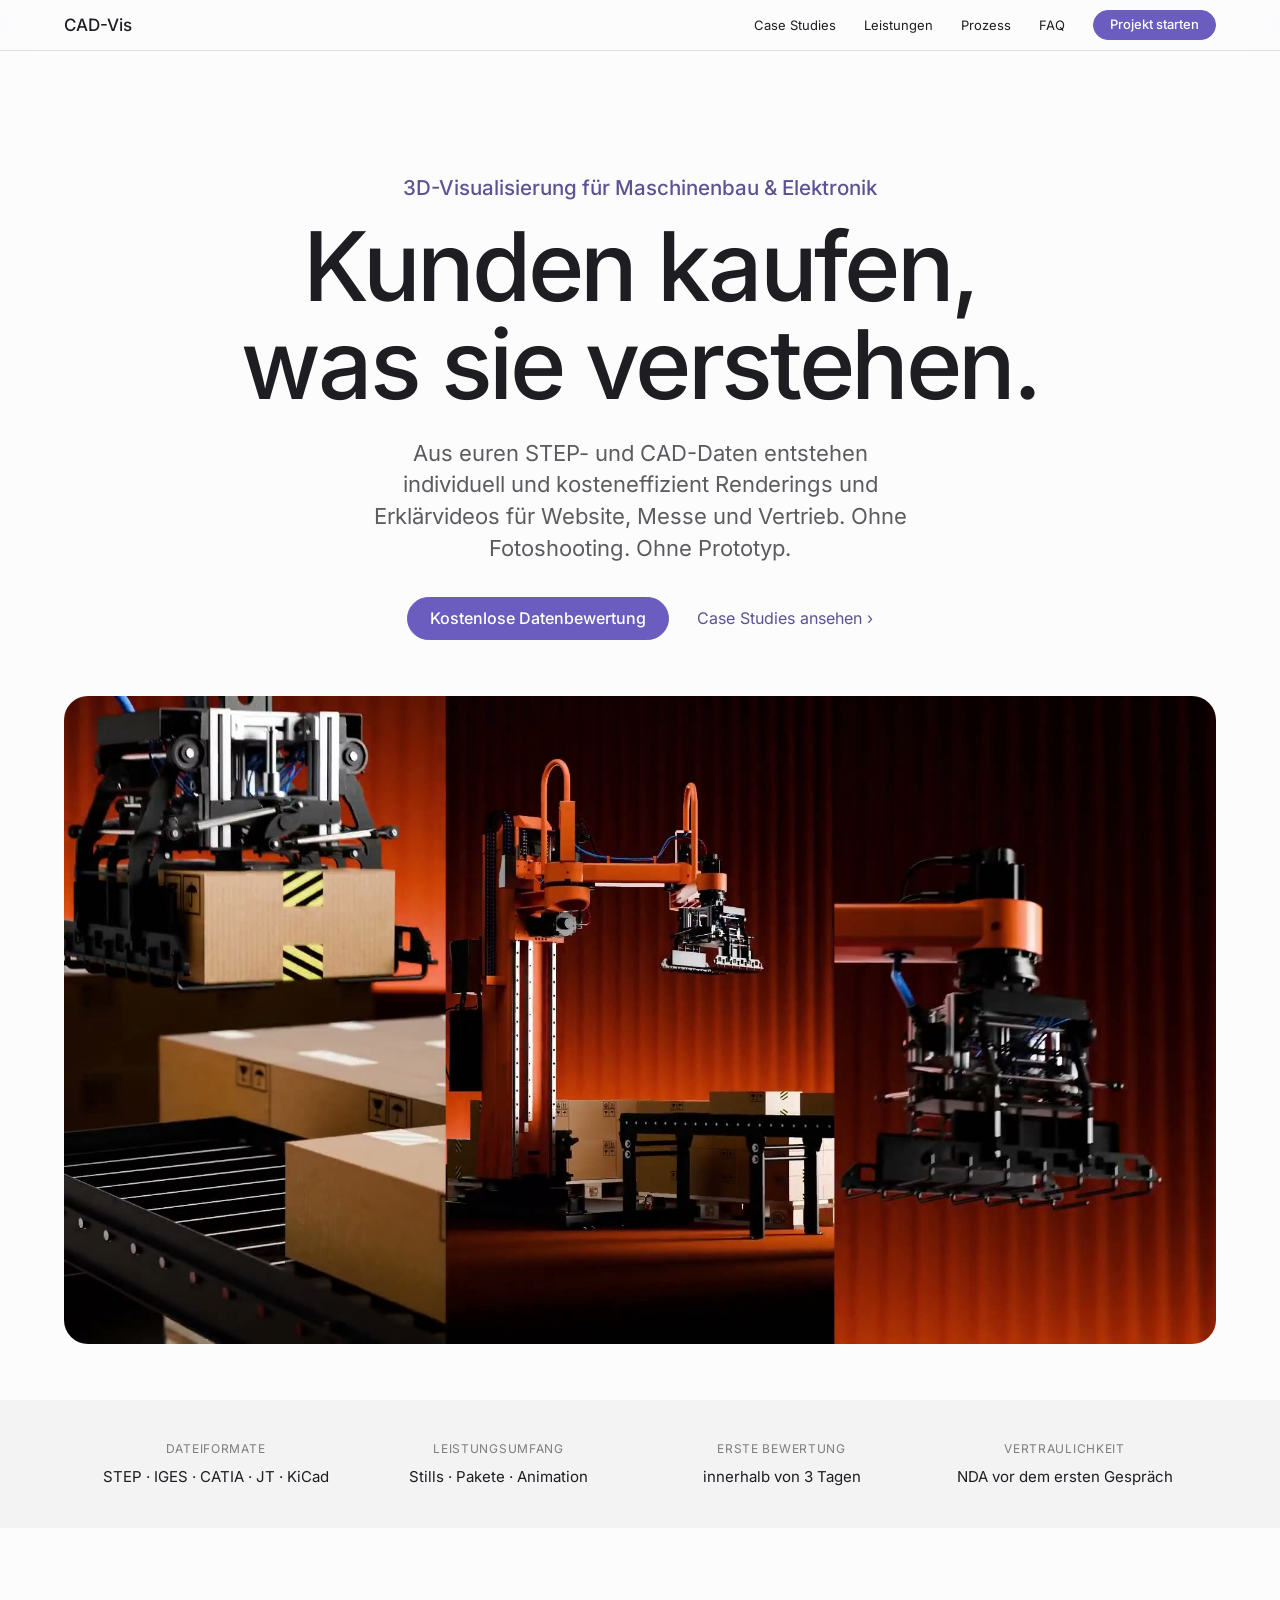
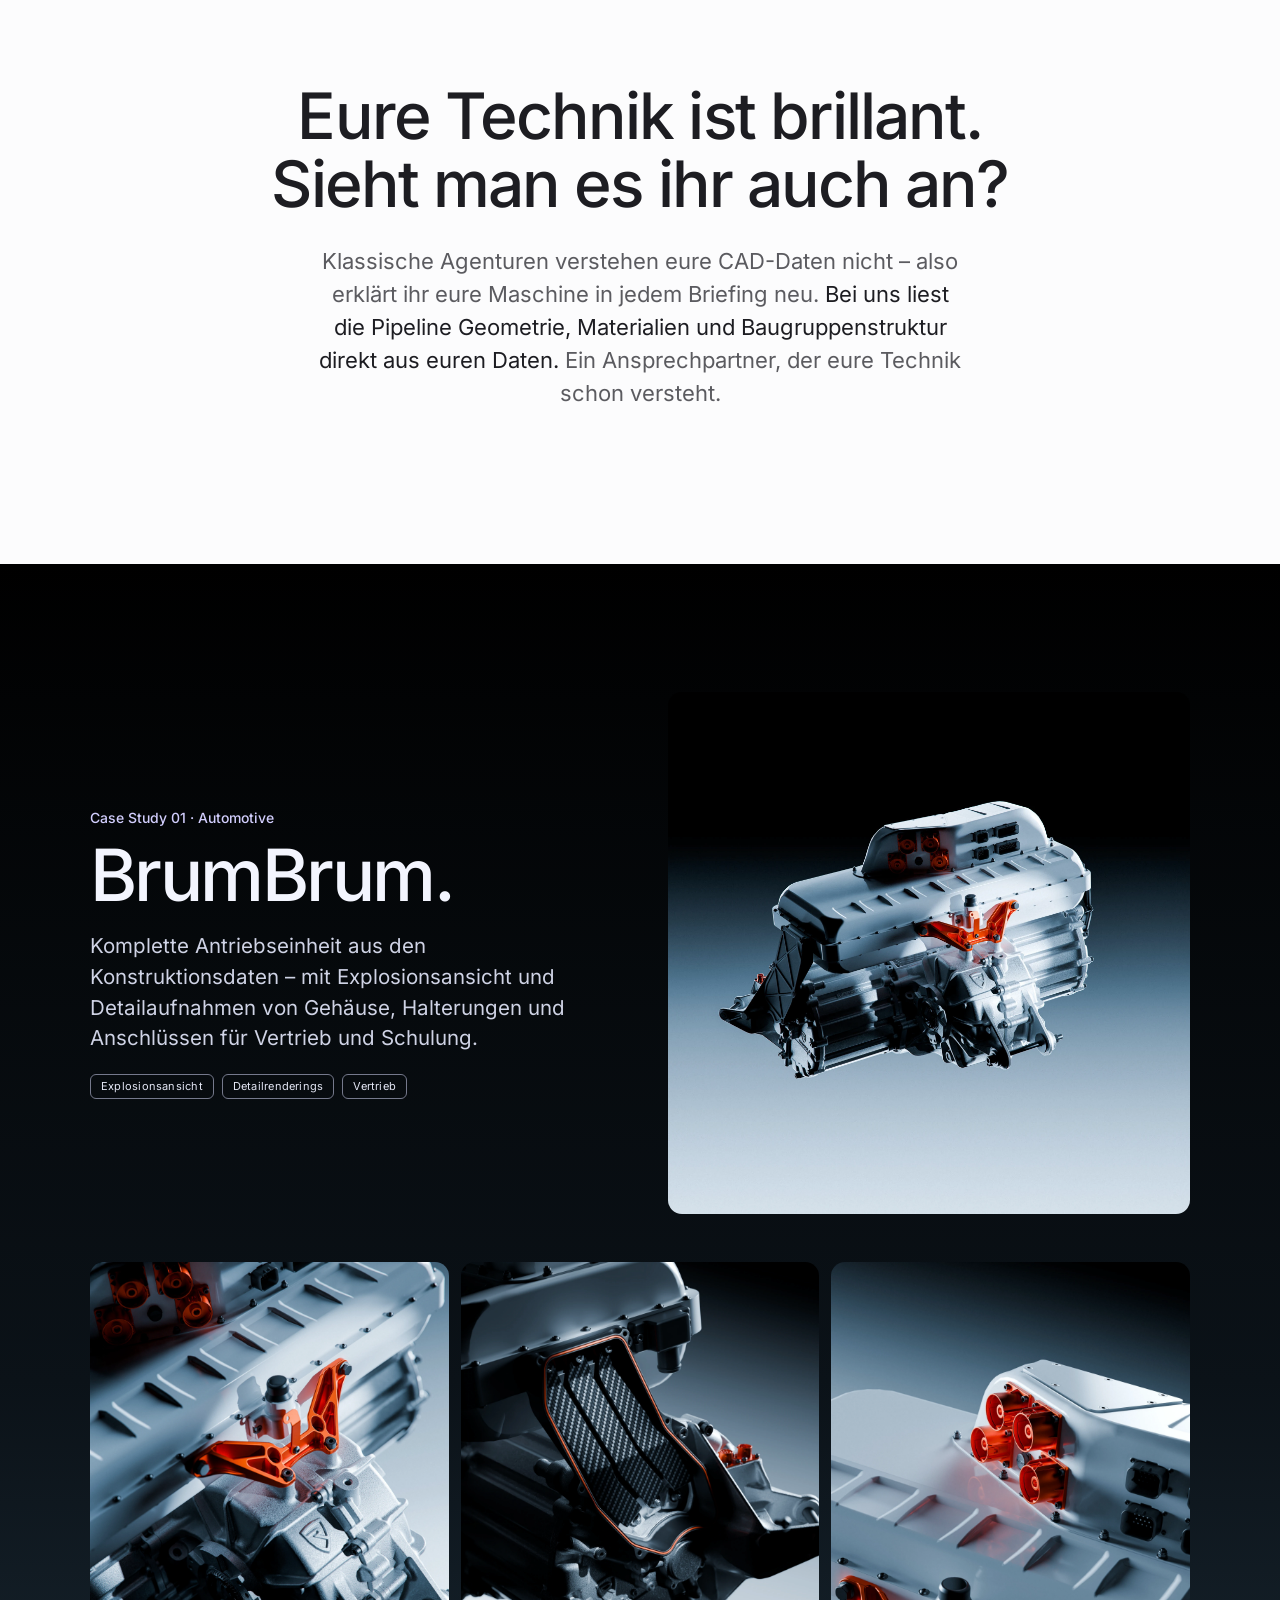
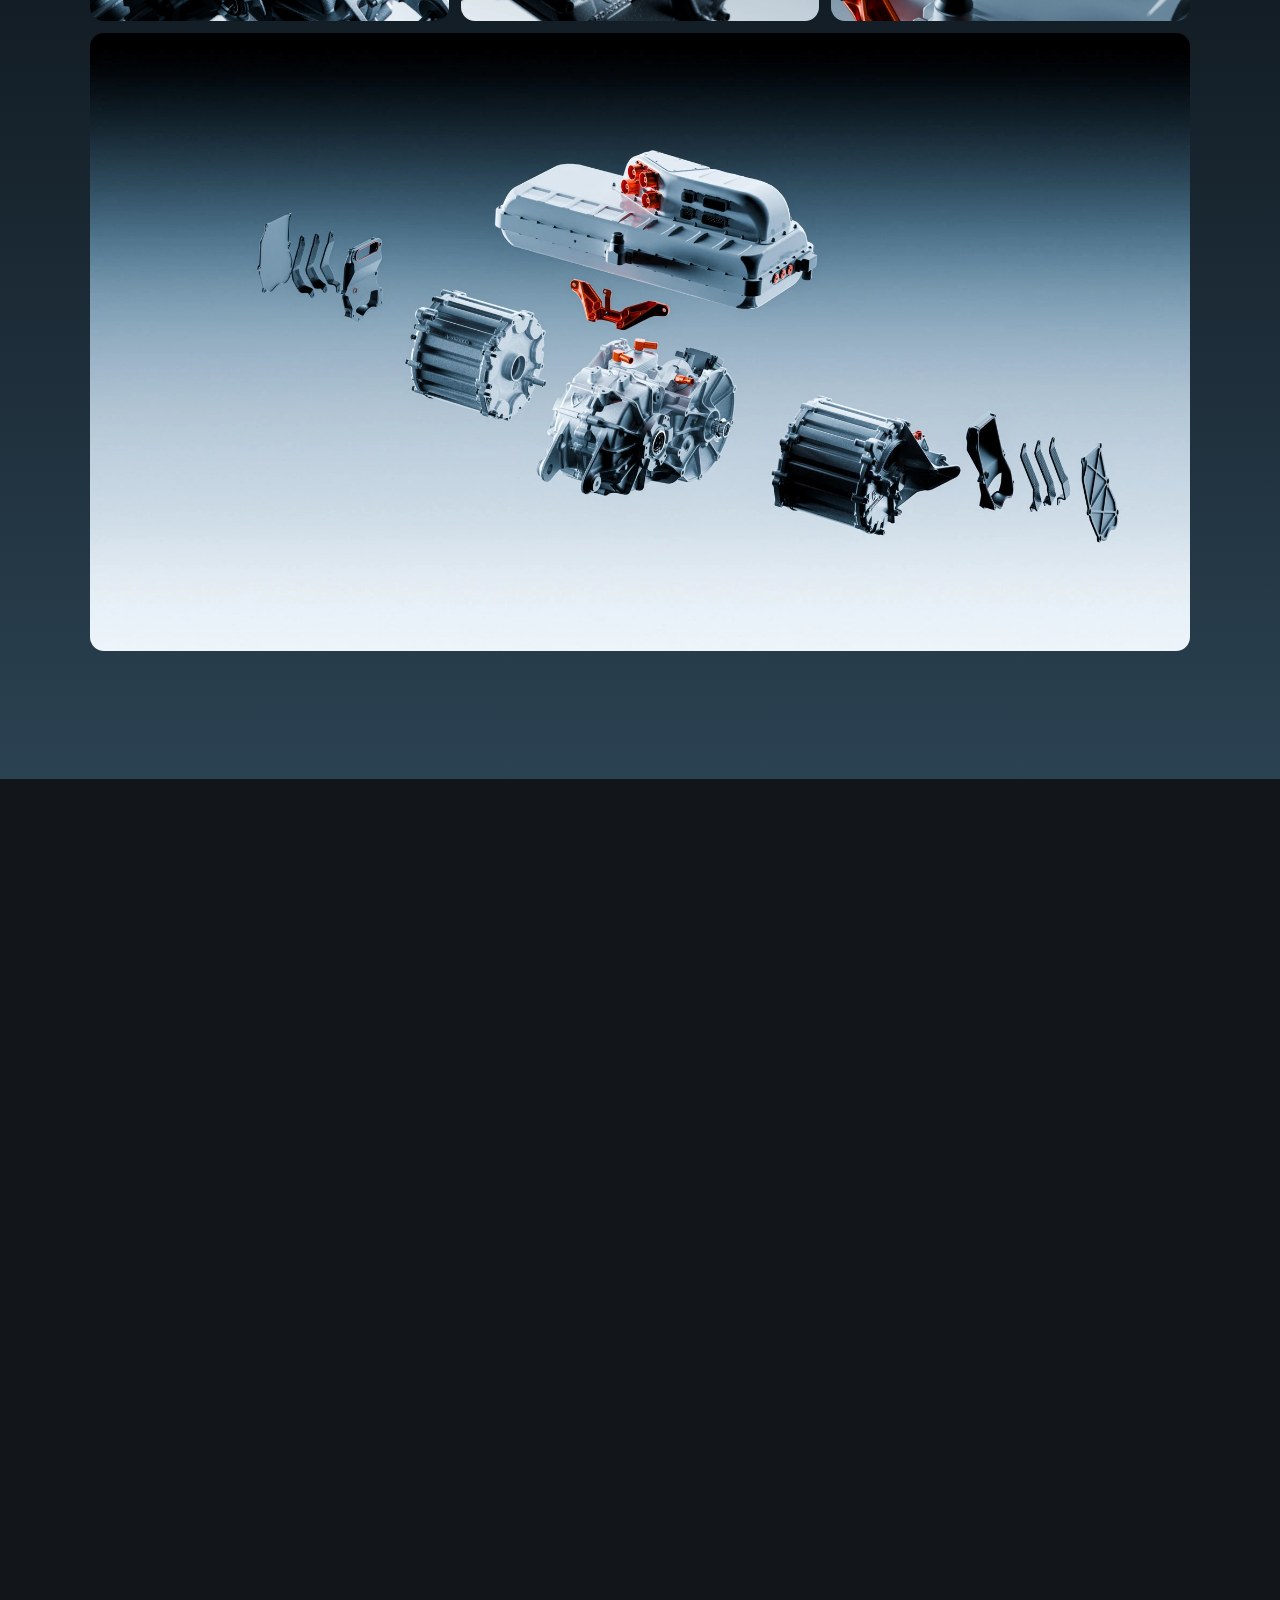
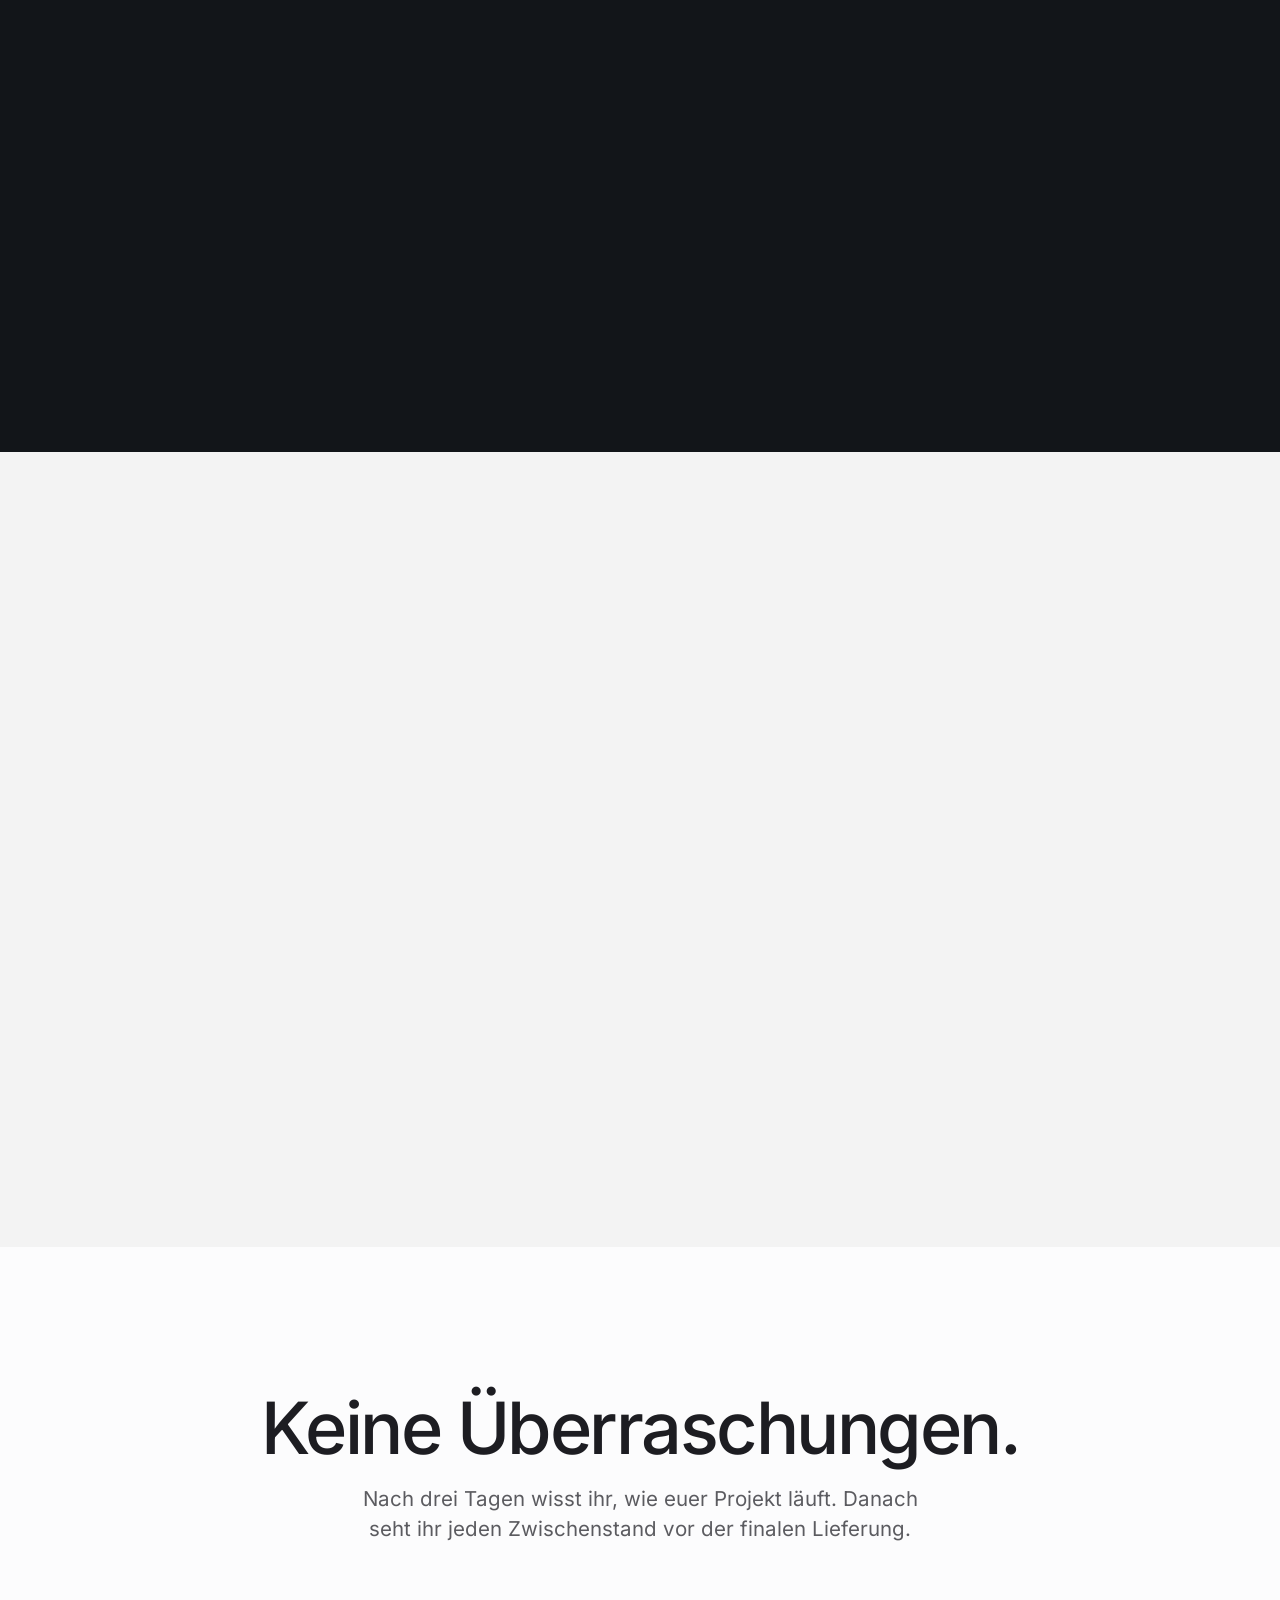
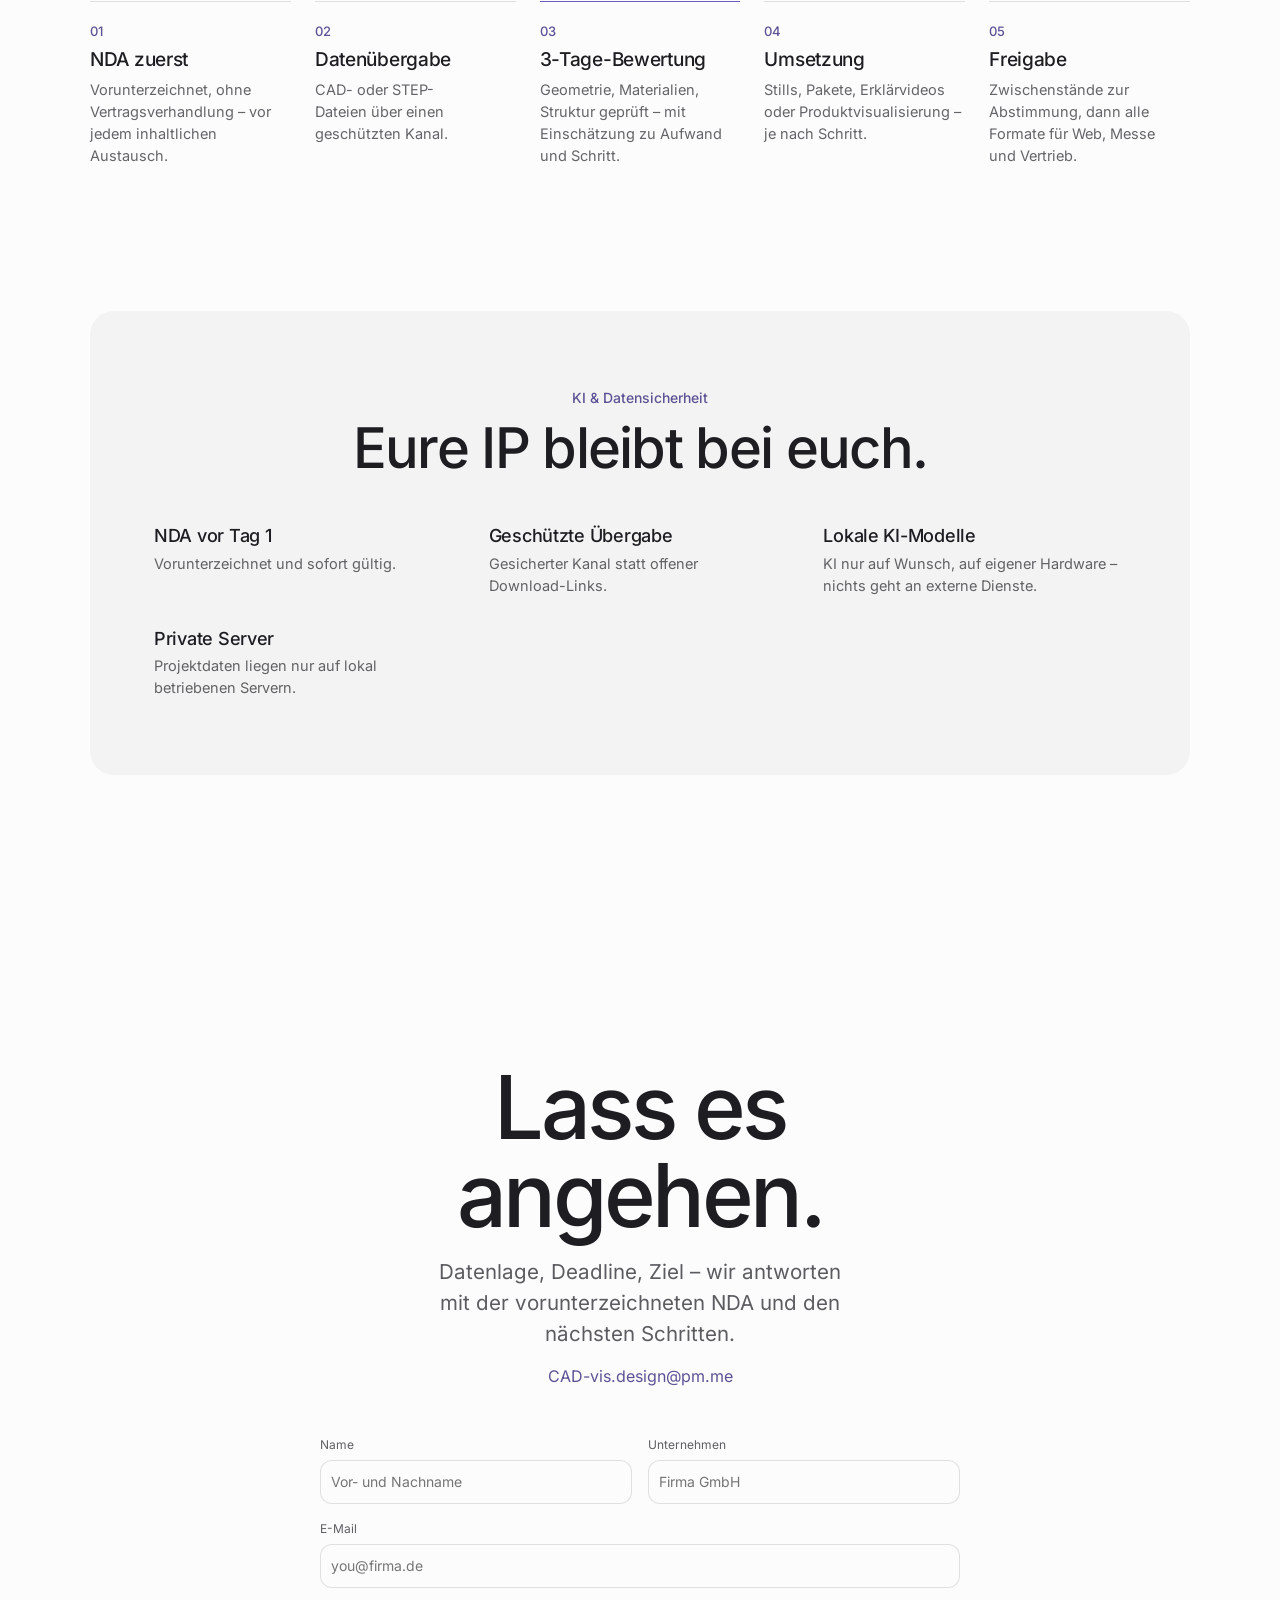
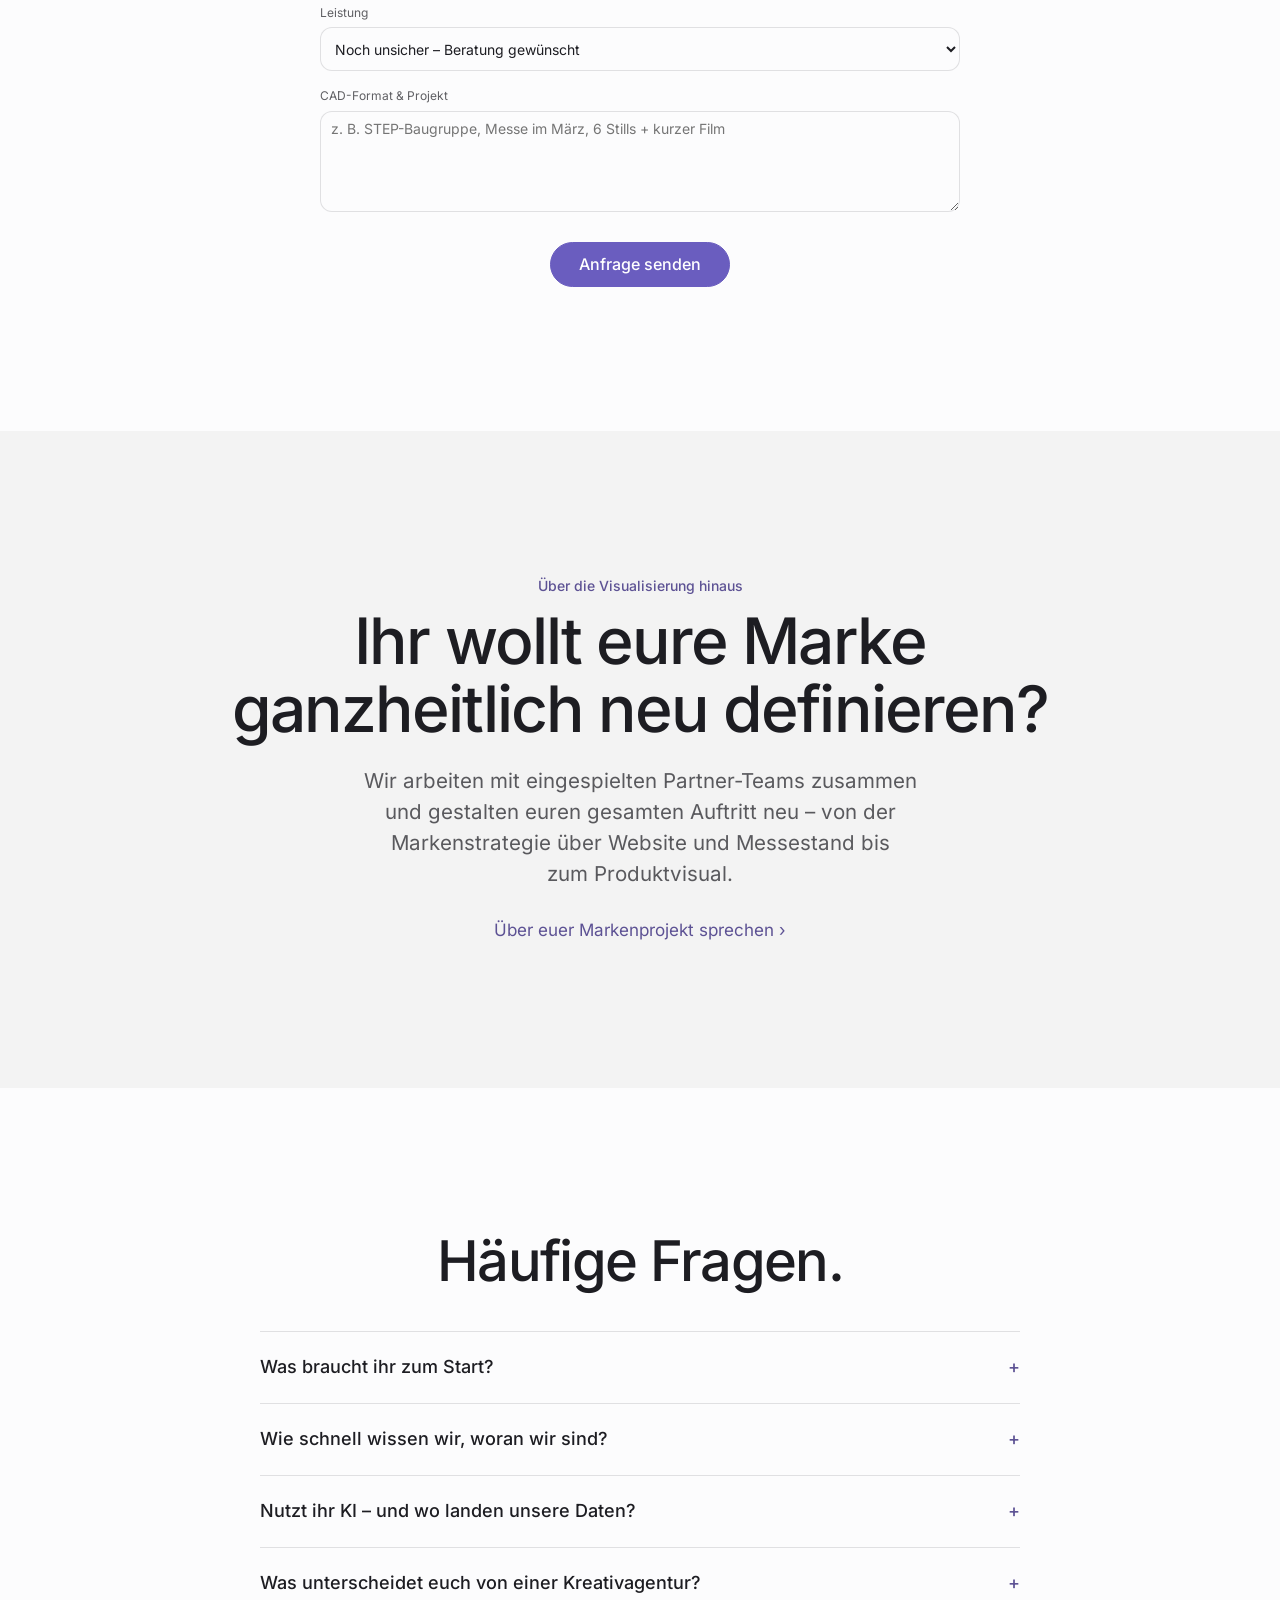
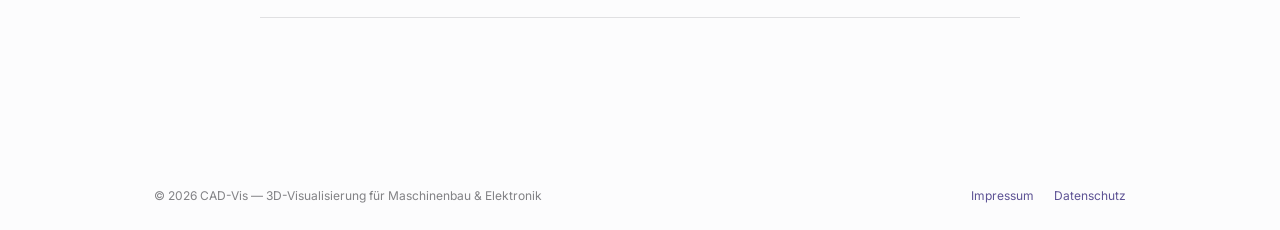
==== index.html @ a4423ec6 "123" ====
<!DOCTYPE html>
<html lang="de">
<head>
<meta charset="utf-8">
<meta name="viewport" content="width=device-width, initial-scale=1">
<title>CAD-Vis — 3D-Visualisierung für Maschinenbau &amp; Elektronik</title>
<meta name="description" content="Aus euren STEP- und CAD-Daten entstehen individuell und kosteneffizient Renderings und Erklärvideos für Website, Messe und Vertrieb. Ohne Fotoshooting. Ohne Prototyp.">
<meta name="theme-color" content="#fcfcfd">
<link rel="stylesheet" href="styles.css">
<script>if ('IntersectionObserver' in window && matchMedia('(prefers-reduced-motion: no-preference)').matches) document.documentElement.classList.add('motion');</script>
<script src="main.js" defer></script>
</head>
<body>

<nav class="nav" id="nav" aria-label="Hauptnavigation">
  <a href="#top" class="nav-brand">CAD-Vis</a>
  <a href="#cases">Case Studies</a>
  <a href="#leistungen">Leistungen</a>
  <a href="#prozess">Prozess</a>
  <a href="#faq">FAQ</a>
  <a href="#kontakt" class="btn">Projekt starten</a>
</nav>

<a href="#kontakt" class="btn sticky-cta" id="sticky-cta" tabindex="-1" aria-hidden="true">Let’s chat</a>

<main id="top">

<section class="hero" data-reveal="children">
  <p class="hero-kicker">3D-Visualisierung für Maschinenbau &amp; Elektronik</p>
  <h1>Kunden kaufen, was sie verstehen.</h1>
  <p class="hero-sub">Aus euren STEP- und CAD-Daten entstehen individuell und kosteneffizient Renderings und Erklärvideos für Website, Messe und Vertrieb. Ohne Fotoshooting. Ohne Prototyp.</p>
  <div class="hero-actions">
    <a href="#kontakt" class="btn">Kostenlose Datenbewertung</a>
    <a href="#cases">Case Studies ansehen ›</a>
  </div>
</section>

<figure class="hero-media" data-reveal>
  <video src="img/hero.mp4" poster="img/hero-poster.jpg" autoplay muted loop playsinline preload="auto" aria-label="Industrielle 3D-Animation und CAD-Visualisierung"></video>
</figure>

<section class="facts" aria-label="Eckdaten">
  <dl data-reveal="children">
    <div><dt>Dateiformate</dt><dd>STEP · IGES · CATIA · JT · KiCad</dd></div>
    <div><dt>Leistungsumfang</dt><dd>Stills · Pakete · Animation</dd></div>
    <div><dt>Erste Bewertung</dt><dd>innerhalb von 3 Tagen</dd></div>
    <div><dt>Vertraulichkeit</dt><dd>NDA vor dem ersten Gespräch</dd></div>
  </dl>
</section>

<section class="problem" data-reveal="children">
  <h2 class="display-md">Eure Technik ist brillant. Sieht man es ihr auch an?</h2>
  <p>Klassische Agenturen verstehen eure CAD-Daten nicht – also erklärt ihr eure Maschine in jedem Briefing neu. <strong>Bei uns liest die Pipeline Geometrie, Materialien und Baugruppenstruktur direkt aus euren Daten.</strong> Ein Ansprechpartner, der eure Technik schon versteht.</p>
</section>

<div id="cases"></div>

<section class="case case-motor on-dark" aria-labelledby="case-motor-title">
  <div class="container" data-reveal="children">
    <div class="intro">
      <div>
        <p class="eyebrow">Case Study 01 · Automotive</p>
        <h2 class="display" id="case-motor-title">BrumBrum.</h2>
        <p class="lead">Komplette Antriebseinheit aus den Konstruktionsdaten – mit Explosionsansicht und Detailaufnahmen von Gehäuse, Halterungen und Anschlüssen für Vertrieb und Schulung.</p>
        <div class="tags"><span class="tag">Explosionsansicht</span><span class="tag">Detailrenderings</span><span class="tag">Vertrieb</span></div>
      </div>
      <img class="rounded" src="img/engine2.jpg" alt="Antriebseinheit Gesamtansicht" loading="lazy">
    </div>
    <div class="grid grid-260">
      <img class="cover rounded" src="img/engine3.jpg" alt="Halterung am Getriebegehäuse, Detail" loading="lazy">
      <img class="cover rounded" src="img/engine4.jpg" alt="Abdeckung mit Carbonstruktur, Detail" loading="lazy">
      <img class="cover rounded" src="img/engine5.jpg" alt="Anschlüsse am Gehäuse, Detail" loading="lazy">
    </div>
    <img class="exploded rounded" src="img/engine1.jpg" alt="Explosionsansicht der Antriebseinheit" loading="lazy">
  </div>
</section>

<section class="case-pcb on-dark on-pcb" aria-labelledby="case-pcb-title">
  <div class="banner" data-reveal>
    <img src="img/casestudy_pcb-02.jpg" alt="Prozessor auf Leiterplatte, leuchtende Kontakte" loading="lazy">
    <div class="banner-text">
      <div class="container">
        <p class="eyebrow">Case Study 02 · Elektronik</p>
        <h2 class="display" id="case-pcb-title">Controller-Board.</h2>
      </div>
    </div>
  </div>
  <div class="body" data-reveal="children">
    <div class="intro">
      <p class="lead">KiCad-Layout direkt übernommen, jede Komponente an ihrer Stelle – inszeniert für Produktlaunch und Messewand.</p>
      <div class="tags"><span class="tag">Key Visual</span><span class="tag">Launch</span><span class="tag">Messe</span></div>
    </div>
    <div class="grid grid-420">
      <img class="cover rounded" src="img/casestudy_pcb-01.jpg" alt="Board Gesamtansicht" loading="lazy">
      <img class="cover rounded" src="img/casestudy_pcb-04.jpg" alt="Chip Nahaufnahme" loading="lazy">
    </div>
  </div>
</section>

<section class="section bg-surface" id="leistungen">
  <div class="container">
    <div class="section-head" data-reveal>
      <h2 class="display">Klarer Prozessablauf.</h2>
      <p class="lead">Jeder Schritt baut auf denselben aufbereiteten Daten auf – nichts wird doppelt bezahlt.</p>
    </div>
    <!-- Prices are hidden for now; remove the `hidden` attribute on .tier-price to show them. -->
    <div class="tiers" data-reveal="children">
      <article class="tier">
        <p class="tier-step">Schritt 1</p>
        <h3>Datenoptimierung &amp; Stills</h3>
        <p class="tier-desc">CAD-Aufbereitung plus Rendering im gewünschten Stil – Studiolook, dramatisches Licht oder Blueprint. Inkl. Drei-Tage-Datenbewertung.</p>
        <p class="tier-price" hidden>ab 600 € pro Bild</p>
      </article>
      <article class="tier">
        <p class="tier-step">Schritt 2</p>
        <h3>Rendering</h3>
        <p class="tier-desc">Schlanker und optimierter Prozess bei der Materialisierung der Daten. Lichtstimmung für jeden Anlass: Messe, Website, Kampagne.</p>
        <p class="tier-price" hidden>ab 2.500 € pro Paket</p>
      </article>
      <article class="tier">
        <p class="tier-step">Schritt 3</p>
        <h3>Erkläranimation</h3>
        <p class="tier-desc">Animierter Content, der Produkt, Bauteil oder Ablauf verständlich macht – für Technik- und Laienpublikum.</p>
        <p class="tier-price" hidden>ab 4.500 € pro Film</p>
      </article>
      <article class="tier">
        <p class="tier-step">Schritt 4</p>
        <h3>Produktdesign &amp; Visualisierung</h3>
        <p class="tier-desc">Gestalterische Mitwirkung an Produktdesign und -visualisierung – über die reine Datenaufbereitung hinaus.</p>
        <p class="tier-price" hidden>auf Anfrage</p>
      </article>
    </div>
  </div>
</section>

<section class="section" id="prozess">
  <div class="container">
    <div class="section-head" data-reveal>
      <h2 class="display">Keine Überraschungen.</h2>
      <p class="lead">Nach drei Tagen wisst ihr, wie euer Projekt läuft. Danach seht ihr jeden Zwischenstand vor der finalen Lieferung.</p>
    </div>
    <ol class="steps" data-reveal="children">
      <li><span class="step-num">01</span><h3>NDA zuerst</h3><p class="small-text">Vorunterzeichnet, ohne Vertragsverhandlung – vor jedem inhaltlichen Austausch.</p></li>
      <li><span class="step-num">02</span><h3>Datenübergabe</h3><p class="small-text">CAD- oder STEP-Dateien über einen geschützten Kanal.</p></li>
      <li class="is-key"><span class="step-num">03</span><h3>3-Tage-Bewertung</h3><p class="small-text">Geometrie, Materialien, Struktur geprüft – mit Einschätzung zu Aufwand und Schritt.</p></li>
      <li><span class="step-num">04</span><h3>Umsetzung</h3><p class="small-text">Stills, Pakete, Erklärvideos oder Produktvisualisierung – je nach Schritt.</p></li>
      <li><span class="step-num">05</span><h3>Freigabe</h3><p class="small-text">Zwischenstände zur Abstimmung, dann alle Formate für Web, Messe und Vertrieb.</p></li>
    </ol>
  </div>
</section>

<section class="security" aria-labelledby="security-title">
  <div class="panel" data-reveal>
    <div class="section-head">
      <p class="eyebrow">KI &amp; Datensicherheit</p>
      <h2 class="display-sm" id="security-title">Eure IP bleibt bei euch.</h2>
    </div>
    <div class="security-grid">
      <div><h3>NDA vor Tag 1</h3><p class="small-text">Vorunterzeichnet und sofort gültig.</p></div>
      <div><h3>Geschützte Übergabe</h3><p class="small-text">Gesicherter Kanal statt offener Download-Links.</p></div>
      <div><h3>Lokale KI-Modelle</h3><p class="small-text">KI nur auf Wunsch, auf eigener Hardware – nichts geht an externe Dienste.</p></div>
      <div><h3>Private Server</h3><p class="small-text">Projektdaten liegen nur auf lokal betriebenen Servern.</p></div>
    </div>
  </div>
</section>

<section class="section contact" id="kontakt">
  <div class="container">
    <div class="center" data-reveal>
      <h2>Lass es angehen.</h2>
      <p class="lead">Datenlage, Deadline, Ziel – wir antworten mit der vorunterzeichneten NDA und den nächsten Schritten.</p>
      <p class="contact-mail"><a href="mailto:CAD-vis.design@pm.me">CAD-vis.design@pm.me</a></p>
    </div>
    <form class="form" data-reveal id="contact-form" data-to="CAD-vis.design@pm.me">
      <div class="form-row">
        <div class="field"><label for="f-name">Name</label><input class="input" id="f-name" name="name" type="text" placeholder="Vor- und Nachname" autocomplete="name" required></div>
        <div class="field"><label for="f-firma">Unternehmen</label><input class="input" id="f-firma" name="firma" type="text" placeholder="Firma GmbH" autocomplete="organization"></div>
      </div>
      <div class="field"><label for="f-email">E-Mail</label><input class="input" id="f-email" name="email" type="email" placeholder="you@firma.de" autocomplete="email" required></div>
      <div class="field">
        <label for="f-stufe">Leistung</label>
        <select class="input" id="f-stufe" name="leistung">
          <option>Noch unsicher – Beratung gewünscht</option>
          <option>Schritt 1 · Datenoptimierung &amp; Stills</option>
          <option>Schritt 2 · Rendering</option>
          <option>Schritt 3 · Erkläranimation</option>
          <option>Schritt 4 · Produktdesign &amp; Visualisierung</option>
        </select>
      </div>
      <div class="field"><label for="f-msg">CAD-Format &amp; Projekt</label><textarea class="input" id="f-msg" name="nachricht" rows="4" placeholder="z. B. STEP-Baugruppe, Messe im März, 6 Stills + kurzer Film"></textarea></div>
      <button type="submit" class="btn">Anfrage senden</button>
    </form>
  </div>
</section>

<section class="section bg-surface brand" aria-labelledby="brand-title" data-reveal="children">
  <p class="eyebrow">Über die Visualisierung hinaus</p>
  <h2 class="display-md" id="brand-title">Ihr wollt eure Marke ganzheitlich neu definieren?</h2>
  <p class="lead">Wir arbeiten mit eingespielten Partner-Teams zusammen und gestalten euren gesamten Auftritt neu – von der Markenstrategie über Website und Messestand bis zum Produktvisual.</p>
  <a href="#kontakt" class="brand-link">Über euer Markenprojekt sprechen ›</a>
</section>

<section class="faq" id="faq">
  <div class="container" data-reveal="children">
    <h2 class="display-sm">Häufige Fragen.</h2>
    <details>
      <summary>Was braucht ihr zum Start?<span aria-hidden="true">+</span></summary>
      <p>Eure CAD- oder STEP-Dateien, vorhandene technische Unterlagen und einen Satz dazu, wofür die Bilder gebraucht werden. Auch unvollständige Daten prüfen wir in der Bewertung.</p>
    </details>
    <details>
      <summary>Wie schnell wissen wir, woran wir sind?<span aria-hidden="true">+</span></summary>
      <p>Innerhalb von drei Tagen nach Datenübergabe – mit Einschätzung zu Machbarkeit, Aufwand und passendem Schritt.</p>
    </details>
    <details>
      <summary>Nutzt ihr KI – und wo landen unsere Daten?<span aria-hidden="true">+</span></summary>
      <p>Kernarbeit sind klassische 3D-Rendering-Pipelines. KI nur auf Wunsch und lokal betrieben – eure Daten verlassen unsere privaten Server nicht.</p>
    </details>
    <details>
      <summary>Was unterscheidet euch von einer Kreativagentur?<span aria-hidden="true">+</span></summary>
      <p>Spezialisierung auf Maschinenbau und Elektronik. Wir lesen eure Daten direkt, kennen die Konstruktionslogik – und ihr sprecht mit der Person, die die Arbeit macht.</p>
    </details>
  </div>
</section>

</main>

<footer class="footer">
  <span>© 2026 CAD-Vis — 3D-Visualisierung für Maschinenbau &amp; Elektronik</span>
  <nav aria-label="Rechtliches"><a href="impressum.html">Impressum</a><a href="datenschutz.html">Datenschutz</a></nav>
</footer>

</body>
</html>
---- styles.css ----
/* Inter is self-hosted (SIL OFL, see fonts/OFL.txt) so no visitor data goes to Google Fonts. */
@font-face {
  font-family: "Inter";
  font-style: normal;
  font-weight: 100 900;
  font-display: swap;
  src: url("fonts/inter-latin-wght-normal.woff2") format("woff2");
}

/* Tokens — the Nocturne design system, re-tuned to a white "product page" ground. */
:root {
  --color-bg: #fcfcfd;
  --color-surface: #f3f3f3;
  --color-text: #1d1d22;
  --color-accent: #6a5dbf;
  --color-divider: color-mix(in srgb, #1d1d22 12%, transparent);

  --color-neutral-100: #f3f5fe;
  --color-neutral-200: #e4e7f5;
  --color-neutral-300: #cfd3e5;
  --color-neutral-600: #75798c;
  --color-neutral-700: #595d6c;

  --color-accent-300: #d2cefd;
  --color-accent-600: #796cbf;
  --color-accent-700: #5d5294;

  --ground-motor: linear-gradient(180deg, #000 0%, #0b1218 45%, #2b4252 100%); /* follows the renders: black top, steel-blue bottom */
  --ground-pcb: #121519;

  --text-muted: color-mix(in srgb, var(--color-text) 72%, transparent);
  --text-soft: color-mix(in srgb, var(--color-text) 68%, transparent);
  --text-faint: color-mix(in srgb, var(--color-text) 55%, transparent);

  --font-heading: "Inter", system-ui, sans-serif;
  --font-heading-weight: 500;
  --font-body: "Inter", system-ui, sans-serif;

  --radius-md: 8px;
  --radius-lg: 14px;
  --radius-xl: 24px;
  --radius-pill: 980px;

  --gutter: clamp(20px, 5vw, 72px);
  --content: 1100px;
}

/* Base */
*, *::before, *::after { box-sizing: border-box; }
html { scroll-behavior: smooth; }
body {
  margin: 0; font-size: 15px; line-height: 1.55; font-weight: 400;
  text-wrap: pretty; background: var(--color-bg); color: var(--color-text);
  font-family: var(--font-body); -webkit-font-smoothing: antialiased;
}
h1, h2, h3 {
  font-family: var(--font-heading); font-weight: var(--font-heading-weight);
  line-height: 1.12; letter-spacing: -0.015em; margin: 0;
}
p { margin: 0; }
img, video { display: block; max-width: 100%; }
figure { margin: 0; }
a { color: var(--color-accent-700); text-decoration: none; text-underline-offset: 3px; }
a:hover { color: var(--color-accent-600); text-decoration: underline; }
:focus { outline: none; }
:focus-visible { outline: 2px solid var(--color-accent); outline-offset: 2px; }
::selection { background: color-mix(in srgb, var(--color-accent) 30%, transparent); }
[id] { scroll-margin-top: 64px; }

@media (prefers-reduced-motion: reduce) {
  html { scroll-behavior: auto; }
  *, *::before, *::after { transition: none !important; }
}

/* Shared type */
.display {
  font-size: clamp(40px, 6vw, 72px); line-height: 1.04; letter-spacing: -0.035em;
}
.display-sm {
  font-size: clamp(36px, 5vw, 56px); line-height: 1.06; letter-spacing: -0.03em;
}
.display-md {
  font-size: clamp(36px, 5.5vw, 64px); line-height: 1.06; letter-spacing: -0.03em;
}
.eyebrow { font-size: 14px; font-weight: 500; color: var(--color-accent-700); margin: 0 0 10px; }
.lead {
  font-size: clamp(17px, 1.6vw, 21px); line-height: 1.5; margin: 18px auto 0;
  max-width: 44ch; color: var(--text-muted);
}
.center { text-align: center; }
.container { max-width: var(--content); margin: 0 auto; }
.section { padding: clamp(96px, 12vw, 144px) var(--gutter); }
.bg-surface { background: var(--color-surface); }

/* Buttons & tags */
.btn {
  display: inline-flex; align-items: center; justify-content: center; gap: 6px;
  cursor: pointer; text-decoration: none; white-space: nowrap;
  font-family: var(--font-heading); font-weight: var(--font-heading-weight);
  line-height: 1.2; background: var(--color-accent);
  border: 1px solid var(--color-accent); color: #fff;
  transition: background-color 0.2s, border-color 0.2s;
  border-radius: var(--radius-pill);
}
.btn:hover { color: #fff; text-decoration: none; background: var(--color-accent-700); border-color: var(--color-accent-700); }
.btn:active { background: color-mix(in srgb, var(--color-accent-700) 85%, #000); }

.tags { display: flex; gap: 8px; flex-wrap: wrap; margin-top: 20px; }
.tags.center { justify-content: center; }
.tag {
  display: inline-flex; align-items: center; font-size: 11px; letter-spacing: 0.02em;
  padding: 3px 10px; border-radius: 6px; border: 1px solid var(--color-divider);
  color: var(--color-accent-700);
}
.on-dark .tag { color: var(--color-neutral-200); border-color: var(--color-neutral-600); }
.on-pcb .tag { border-color: var(--color-neutral-700); }

/* Navigation — hides on scroll down, returns on scroll up */
.nav {
  position: fixed; top: 0; left: 0; right: 0; z-index: 20;
  display: flex; align-items: center; flex-wrap: wrap; gap: 8px 28px;
  padding: 10px var(--gutter);
  background: color-mix(in srgb, var(--color-bg) 80%, transparent);
  backdrop-filter: saturate(180%) blur(20px); -webkit-backdrop-filter: saturate(180%) blur(20px);
  box-shadow: 0 1px 0 var(--color-divider);
  transition: transform 0.35s ease;
}
.nav.is-hidden { transform: translateY(-100%); }
.nav-brand {
  font-family: var(--font-heading); font-weight: var(--font-heading-weight);
  font-size: 17px; margin-right: auto; color: inherit;
}
.nav-brand:hover { color: inherit; text-decoration: none; }
.nav a:not(.nav-brand) { color: inherit; font-size: 13px; }
.nav a:not(.nav-brand):hover { color: var(--color-accent); }
.nav .btn { padding: 6px 16px; }
.nav a.btn, .nav a.btn:hover { color: #fff; }

/* Sticky CTA — appears once the hero is scrolled past */
.sticky-cta {
  position: fixed; right: clamp(16px, 3vw, 32px); bottom: clamp(16px, 3vw, 32px); z-index: 20;
  padding: 13px 22px; font-size: 15px;
  box-shadow: 0 8px 24px color-mix(in srgb, #1d1d22 18%, transparent);
  opacity: 0; pointer-events: none; transition: opacity 0.3s ease, background-color 0.2s, border-color 0.2s;
}
.sticky-cta.is-visible { opacity: 1; pointer-events: auto; }

/* Hero */
.hero { padding: calc(clamp(72px, 10vw, 120px) + 52px) var(--gutter) 0; text-align: center; }
.hero-kicker { font-size: clamp(17px, 1.6vw, 21px); font-weight: 500; color: var(--color-accent-700); margin: 0 0 14px; }
.hero h1 {
  font-size: clamp(48px, 8vw, 96px); line-height: 1.02; letter-spacing: -0.035em;
  margin: 0 auto; max-width: 14ch;
}
.hero-sub {
  font-size: clamp(18px, 1.8vw, 22px); line-height: 1.45; margin: 24px auto 0;
  max-width: 40ch; color: var(--text-muted);
}
.hero-actions {
  display: flex; gap: 12px 28px; justify-content: center; align-items: center;
  flex-wrap: wrap; margin-top: 32px;
}
.hero-actions .btn { padding: 11px 22px; font-size: 16px; }
.hero-actions > a:not(.btn) { font-size: 16px; }
.hero-media { margin: 56px auto; max-width: 1320px; padding: 0 var(--gutter); box-sizing: content-box; }
.hero-media video {
  width: 100%; aspect-ratio: 16 / 9; object-fit: cover;
  border-radius: var(--radius-xl); background: var(--ground-pcb);
}

/* Facts strip */
.facts { padding: 40px var(--gutter); background: var(--color-surface); }
.facts dl {
  max-width: var(--content); margin: 0 auto; display: grid;
  grid-template-columns: repeat(auto-fit, minmax(200px, 1fr)); gap: 24px 32px; text-align: center;
}
.facts dt { font-size: 12px; letter-spacing: 0.06em; text-transform: uppercase; color: var(--text-faint); }
.facts dd { margin: 6px 0 0; font-size: 15px; }

/* Problem */
.problem { padding: clamp(96px, 12vw, 160px) var(--gutter); text-align: center; }
.problem h2 { margin: 0 auto; max-width: 18ch; }
.problem p {
  font-size: clamp(18px, 1.8vw, 22px); line-height: 1.5; margin: 28px auto 0;
  max-width: 46ch; color: var(--text-muted);
}
.problem p strong { font-weight: 400; color: var(--color-text); }

/* Case studies */
.case { padding: clamp(80px, 10vw, 128px) var(--gutter); }
.grid { display: grid; gap: 12px; }
.grid-420 { grid-template-columns: repeat(auto-fit, minmax(min(100%, 420px), 1fr)); }
.grid-300 { grid-template-columns: repeat(auto-fit, minmax(min(100%, 300px), 1fr)); }
.grid-260 { grid-template-columns: repeat(auto-fit, minmax(min(100%, 260px), 1fr)); }
.rounded { border-radius: var(--radius-lg); }
.cover { width: 100%; object-fit: cover; }


.on-dark { color: var(--color-neutral-100); }
.on-dark .eyebrow { color: var(--color-accent-300); }
.on-dark .lead { color: var(--color-neutral-300); }

.case-motor { background: var(--ground-motor); }
.case-motor .intro {
  display: grid; grid-template-columns: repeat(auto-fit, minmax(min(100%, 380px), 1fr));
  gap: 32px 56px; align-items: center;
}
.case-motor .lead { margin: 18px 0 0; max-width: 40ch; }
.case-motor .grid-260 { margin-top: 48px; }
.case-motor .grid-260 img { aspect-ratio: 1 / 1; }
.case-motor .intro img { width: 100%; }
.case-motor .exploded { width: 100%; margin-top: 12px; }

.case-pcb { background: var(--ground-pcb); }
.case-pcb .banner { position: relative; }
.case-pcb .banner img { width: 100%; aspect-ratio: 16 / 8; min-height: 460px; object-fit: cover; }
.case-pcb .banner::after {
  content: ""; position: absolute; inset: 0; pointer-events: none;
  background: linear-gradient(to top, var(--ground-pcb) 4%, transparent 55%);
}
.case-pcb .banner-text {
  position: absolute; left: 0; right: 0; bottom: 0; z-index: 1;
  padding: 0 var(--gutter) clamp(28px, 4vw, 56px);
}
.case-pcb .body {
  max-width: var(--content); margin: 0 auto; box-sizing: content-box;
  padding: 24px var(--gutter) clamp(80px, 10vw, 128px);
}
.case-pcb .intro {
  display: grid; grid-template-columns: repeat(auto-fit, minmax(min(100%, 380px), 1fr));
  gap: 24px 56px; align-items: start;
}
.case-pcb .lead { margin: 0; max-width: 40ch; }
.case-pcb .tags { margin-top: 0; }
.case-pcb .grid-420 { margin-top: 48px; }
.case-pcb .grid-420 img { aspect-ratio: 16 / 10; }

/* Section heads */
.section-head { text-align: center; margin-bottom: 56px; }

/* Services */
.tiers { display: grid; grid-template-columns: repeat(auto-fit, minmax(min(100%, 240px), 1fr)); gap: 16px; }
.tier {
  background: var(--color-bg); border-radius: var(--radius-lg); padding: 28px;
  display: flex; flex-direction: column; gap: 12px;
}
.tier-step { font-size: 13px; font-weight: 500; color: var(--color-accent-700); }
.tier h3 { font-size: 22px; line-height: 1.2; letter-spacing: -0.015em; }
.tier-desc { font-size: 15px; line-height: 24px; flex: 1; color: var(--text-muted); }
.tier-price { font-size: 15px; font-weight: 500; margin-top: 8px; }

/* Process */
.steps {
  list-style: none; margin: 0; padding: 0; display: grid;
  grid-template-columns: repeat(auto-fit, minmax(min(100%, 190px), 1fr)); gap: 32px 24px;
}
.steps li {
  display: flex; flex-direction: column; gap: 8px; padding-top: 20px;
  box-shadow: inset 0 1px 0 var(--color-divider);
}
.steps li.is-key { box-shadow: inset 0 1px 0 var(--color-accent); }
.step-num { font-size: 13px; font-weight: 500; color: var(--color-accent-700); }
.steps h3 { font-size: 19px; line-height: 1.12; }
.small-text { font-size: 14.5px; line-height: 22px; color: var(--text-soft); }

/* Data security */
.security { padding: 0 var(--gutter) clamp(96px, 12vw, 144px); }
.security .panel {
  max-width: var(--content); margin: 0 auto; background: var(--color-surface);
  border-radius: var(--radius-xl); padding: clamp(40px, 6vw, 80px) clamp(24px, 5vw, 72px);
}
.security .section-head { margin-bottom: 48px; }
.security-grid { display: grid; grid-template-columns: repeat(auto-fit, minmax(min(100%, 220px), 1fr)); gap: 32px; }
.security-grid h3 { font-size: 18px; margin: 0 0 6px; }

/* FAQ */
.faq { padding: clamp(96px, 12vw, 144px) var(--gutter); }
.faq .container { max-width: 760px; }
.faq h2 { margin: 0 0 40px; text-align: center; }
.faq details { padding: 22px 0; box-shadow: inset 0 1px 0 var(--color-divider); }
.faq details:last-child { box-shadow: inset 0 1px 0 var(--color-divider), inset 0 -1px 0 var(--color-divider); }
.faq summary {
  list-style: none; cursor: pointer; display: flex; justify-content: space-between;
  gap: 16px; font-size: 18px; font-weight: 500;
}
.faq summary::-webkit-details-marker { display: none; }
.faq summary span { color: var(--color-accent-700); }
.faq details p { font-size: 16px; line-height: 26px; margin: 12px 0 0; color: var(--text-muted); }

/* Contact */
.contact .container { max-width: 640px; }
.contact h2 { font-size: clamp(48px, 7vw, 88px); line-height: 1; letter-spacing: -0.04em; }
.contact .lead { max-width: 40ch; }
.contact-mail { margin: 14px 0 0; font-size: 16px; }
.form { display: flex; flex-direction: column; gap: 16px; margin-top: 48px; }
.form-row { display: grid; grid-template-columns: repeat(auto-fit, minmax(200px, 1fr)); gap: 16px; }
.field > label { display: block; font-size: 12px; margin-bottom: 5px; color: color-mix(in srgb, var(--color-text) 70%, transparent); }
.input {
  width: 100%; min-height: 44px; padding: 6px 10px; font: inherit; font-size: 14px;
  color: var(--color-text); caret-color: var(--color-accent); background: var(--color-bg);
  border: 1px solid var(--color-divider); border-radius: 12px;
}
.input:hover { border-color: color-mix(in srgb, var(--color-text) 45%, transparent); }
.input:focus-visible { border-color: var(--color-accent); outline-offset: 0; }
textarea.input { min-height: 90px; resize: vertical; }
.form .btn { align-self: center; padding: 12px 28px; font-size: 16px; margin-top: 8px; }

/* Brand */
.brand { text-align: center; }
.brand h2 { margin: 0 auto; max-width: 20ch; }
.brand .lead { margin-top: 24px; }
.brand-link { display: inline-block; margin-top: 28px; font-size: 17px; }

/* Footer */
.footer {
  max-width: var(--content); margin: 0 auto; padding: 24px var(--gutter);
  font-size: 12px; line-height: 20px; color: var(--text-faint);
  display: flex; justify-content: space-between; flex-wrap: wrap; gap: 12px;
}
.footer nav { display: flex; gap: 20px; }

/* Legal pages (Impressum, Datenschutz) */
.legal { max-width: 720px; margin: 0 auto; padding: calc(clamp(56px, 8vw, 96px) + 52px) var(--gutter) clamp(72px, 10vw, 120px); box-sizing: content-box; }
.legal h1 { font-size: clamp(34px, 5vw, 48px); margin: 0 0 12px; }
.legal .legal-meta { color: var(--text-faint); font-size: 13px; margin: 0 0 48px; }
.legal h2 { font-size: 20px; margin: 44px 0 12px; }
.legal h3 { font-size: 16px; font-weight: 600; margin: 24px 0 8px; }
.legal p, .legal ul, .legal address { margin: 0 0 12px; color: var(--text-muted); font-style: normal; }
.legal ul { padding-left: 20px; }
.legal li { margin: 0 0 6px; }
.legal strong { color: var(--color-text); font-weight: 500; }

/* Scroll reveal — blocks fade in and rise slightly as they enter the viewport.
   Only active when JS has set .motion on <html> (skipped for reduced motion). */
.motion [data-reveal]:not([data-reveal="children"]),
.motion [data-reveal="children"] > * {
  opacity: 0; transform: translateY(24px);
  transition: opacity 0.9s cubic-bezier(0.2, 0.7, 0.2, 1), transform 0.9s cubic-bezier(0.2, 0.7, 0.2, 1);
  transition-delay: var(--reveal-delay, 0ms);
}
.motion [data-reveal].is-revealed,
.motion [data-reveal="children"] > .is-revealed { opacity: 1; transform: none; }
@media print {
  .motion [data-reveal]:not([data-reveal="children"]),
  .motion [data-reveal="children"] > * { opacity: 1; transform: none; }
}
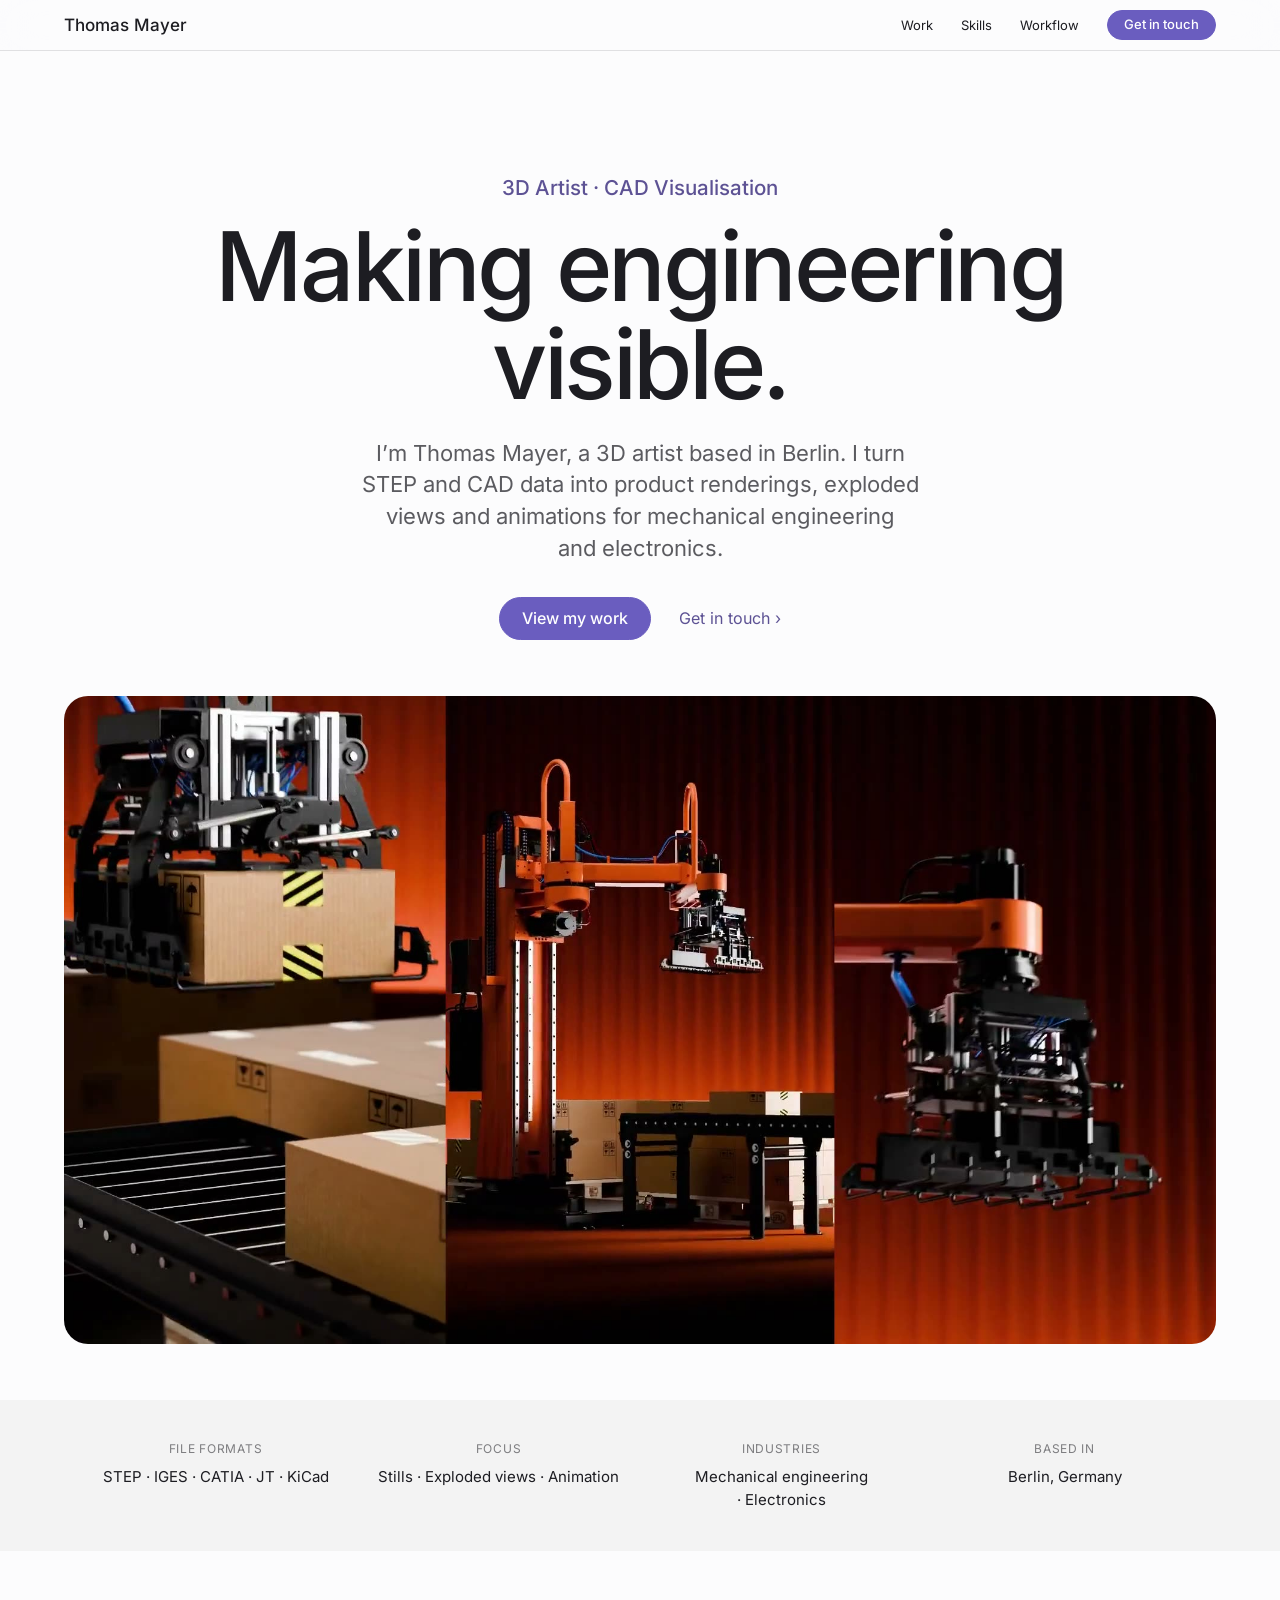
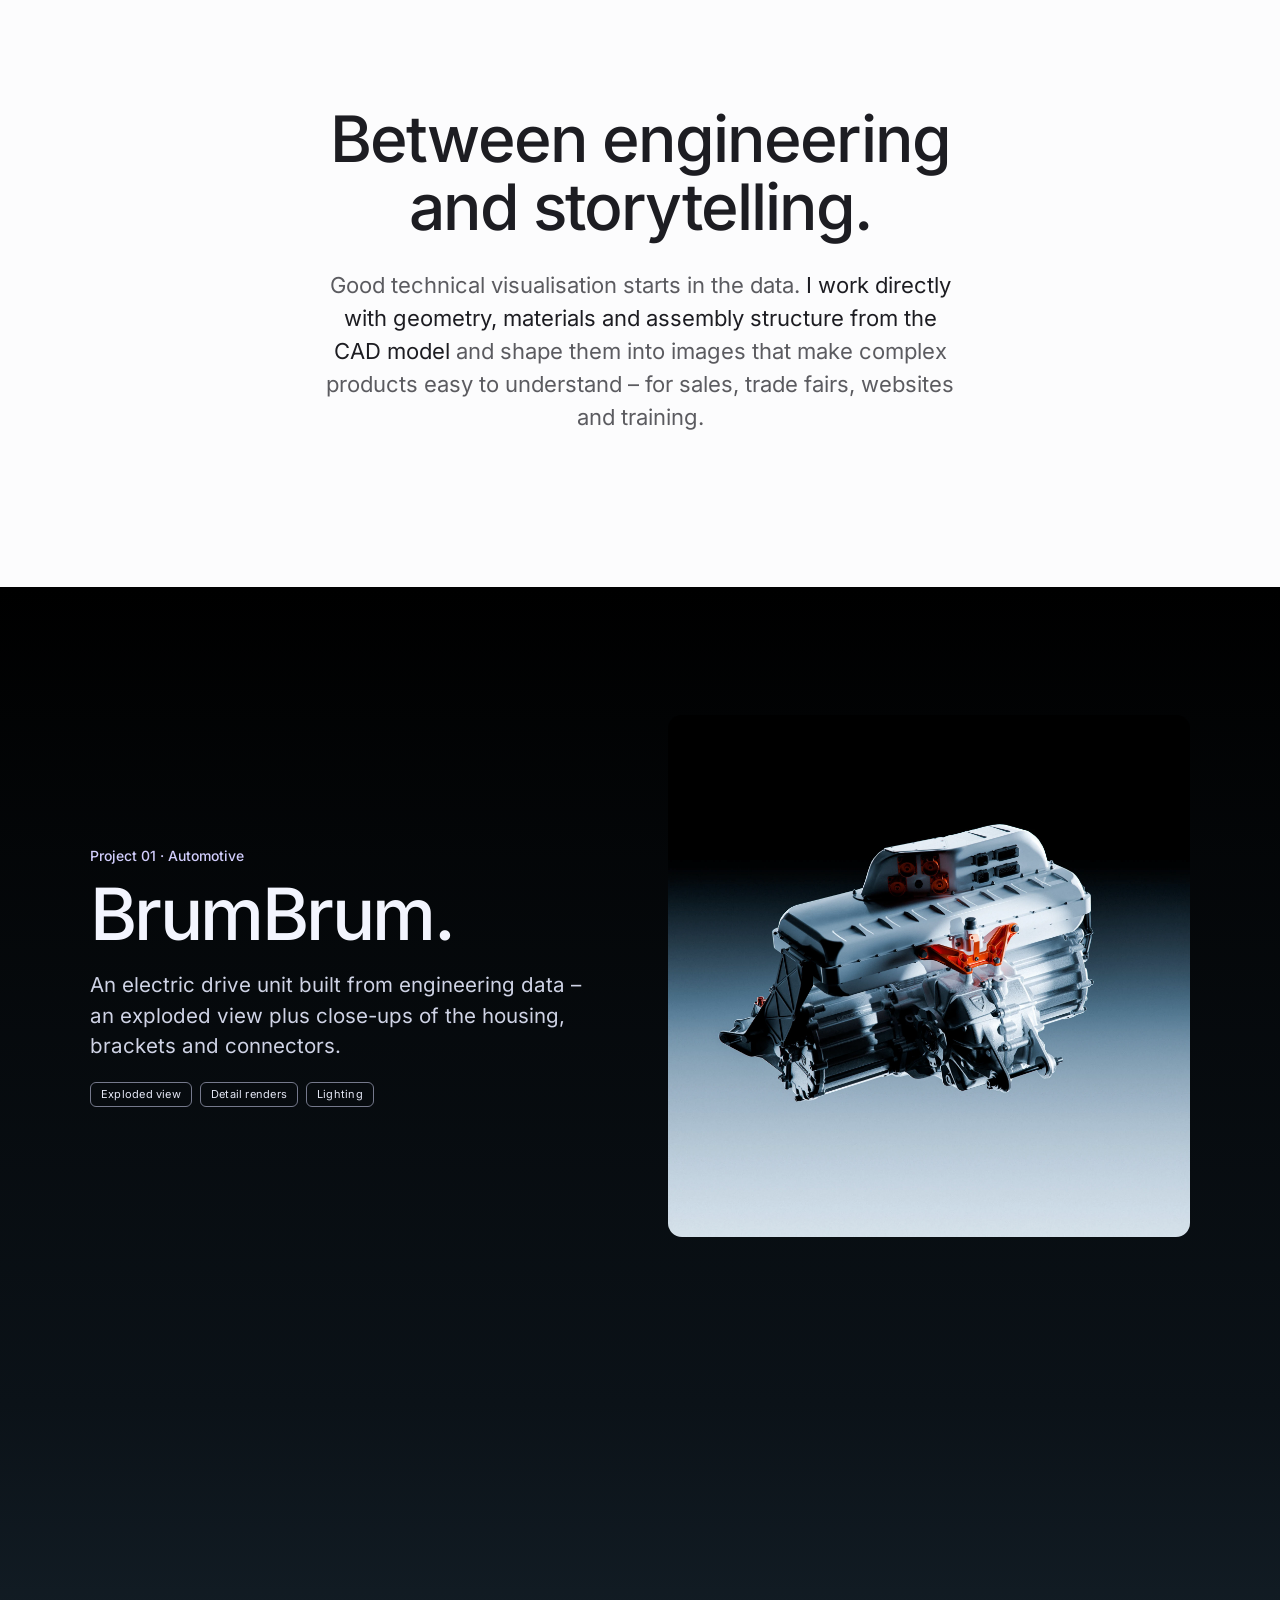
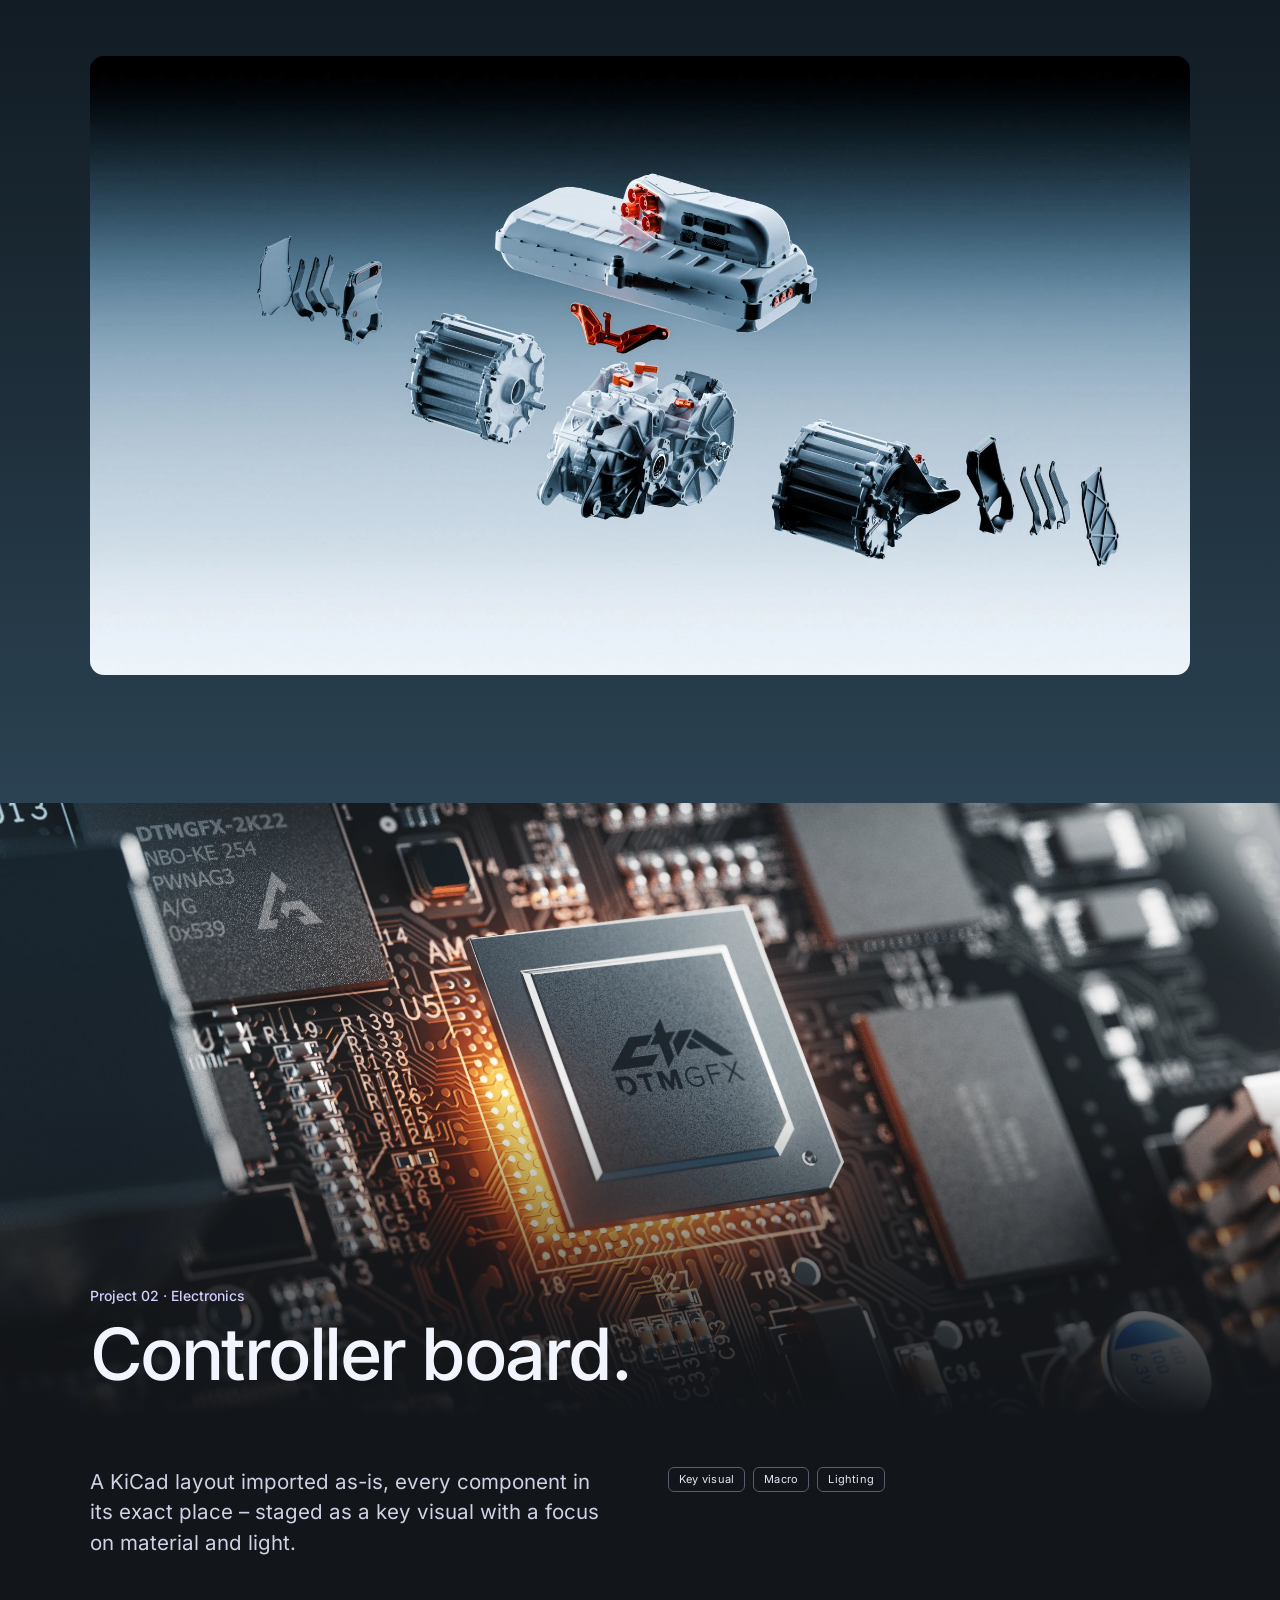
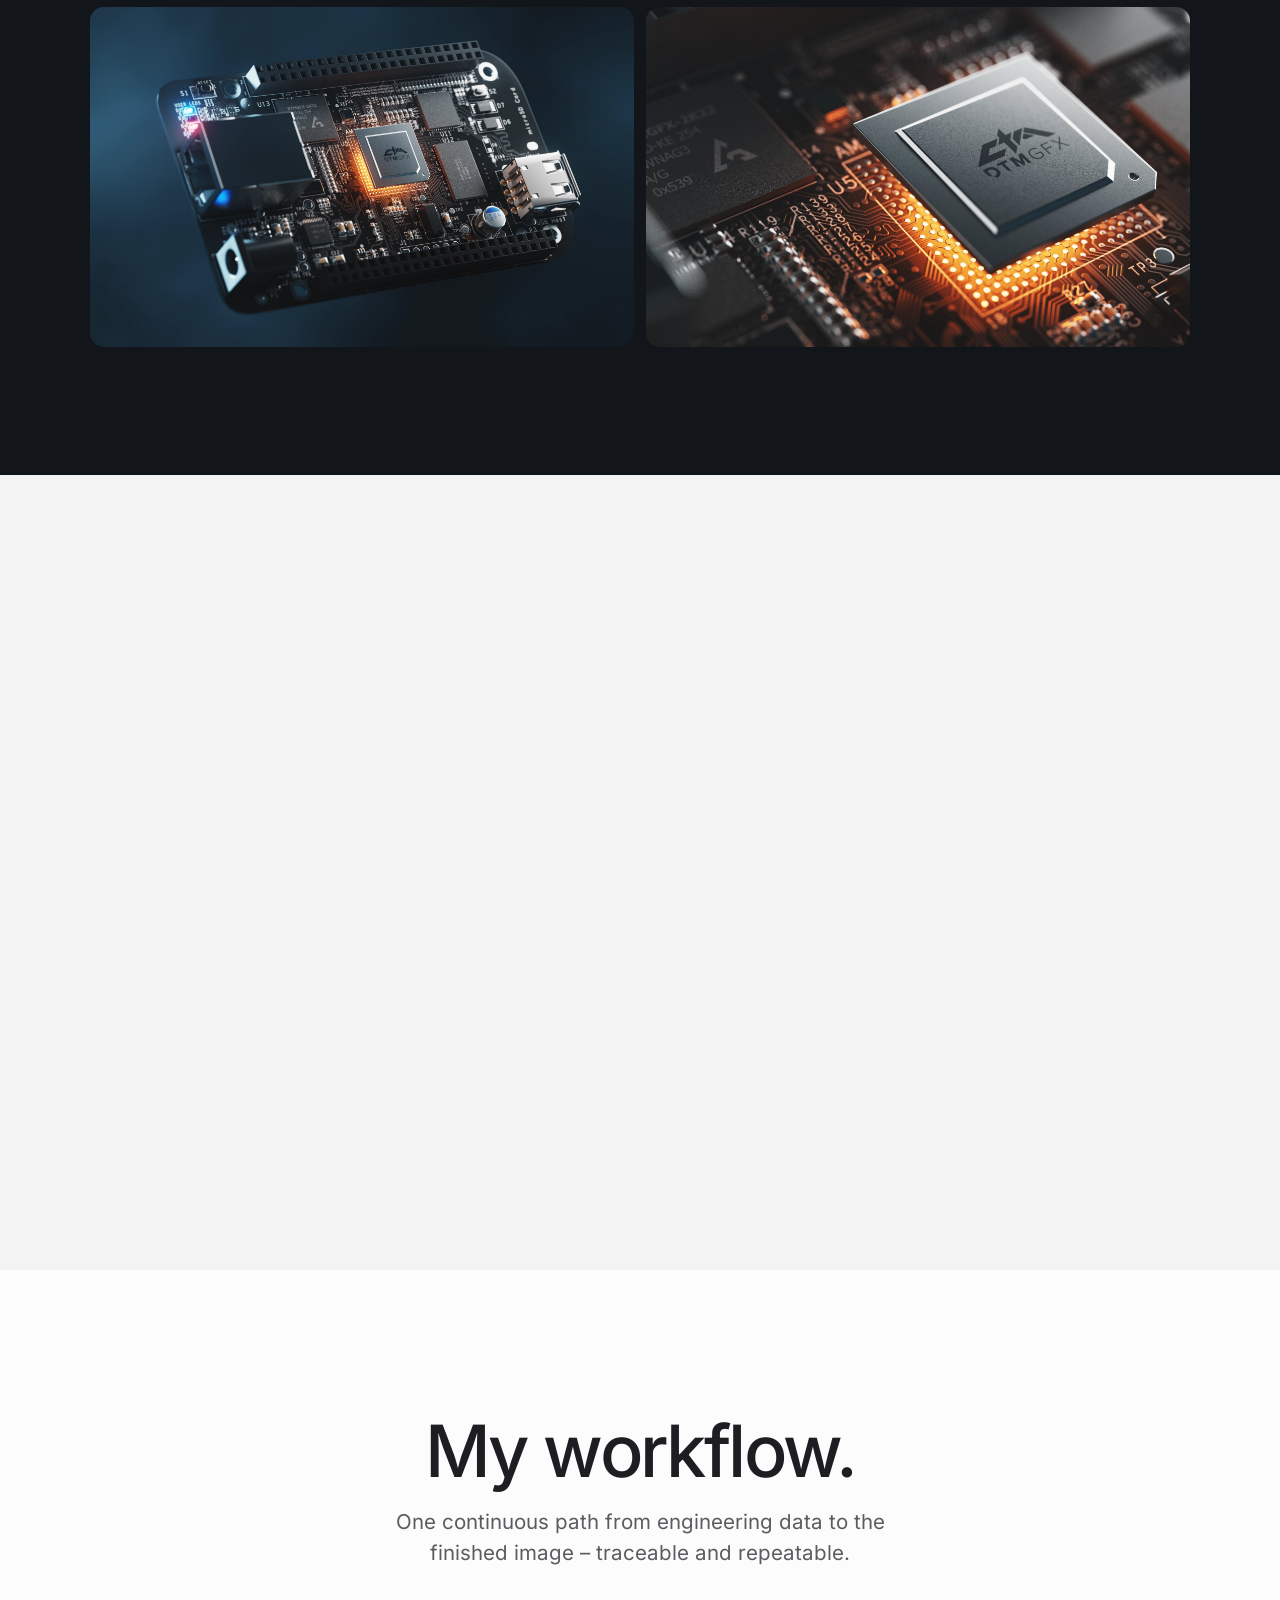
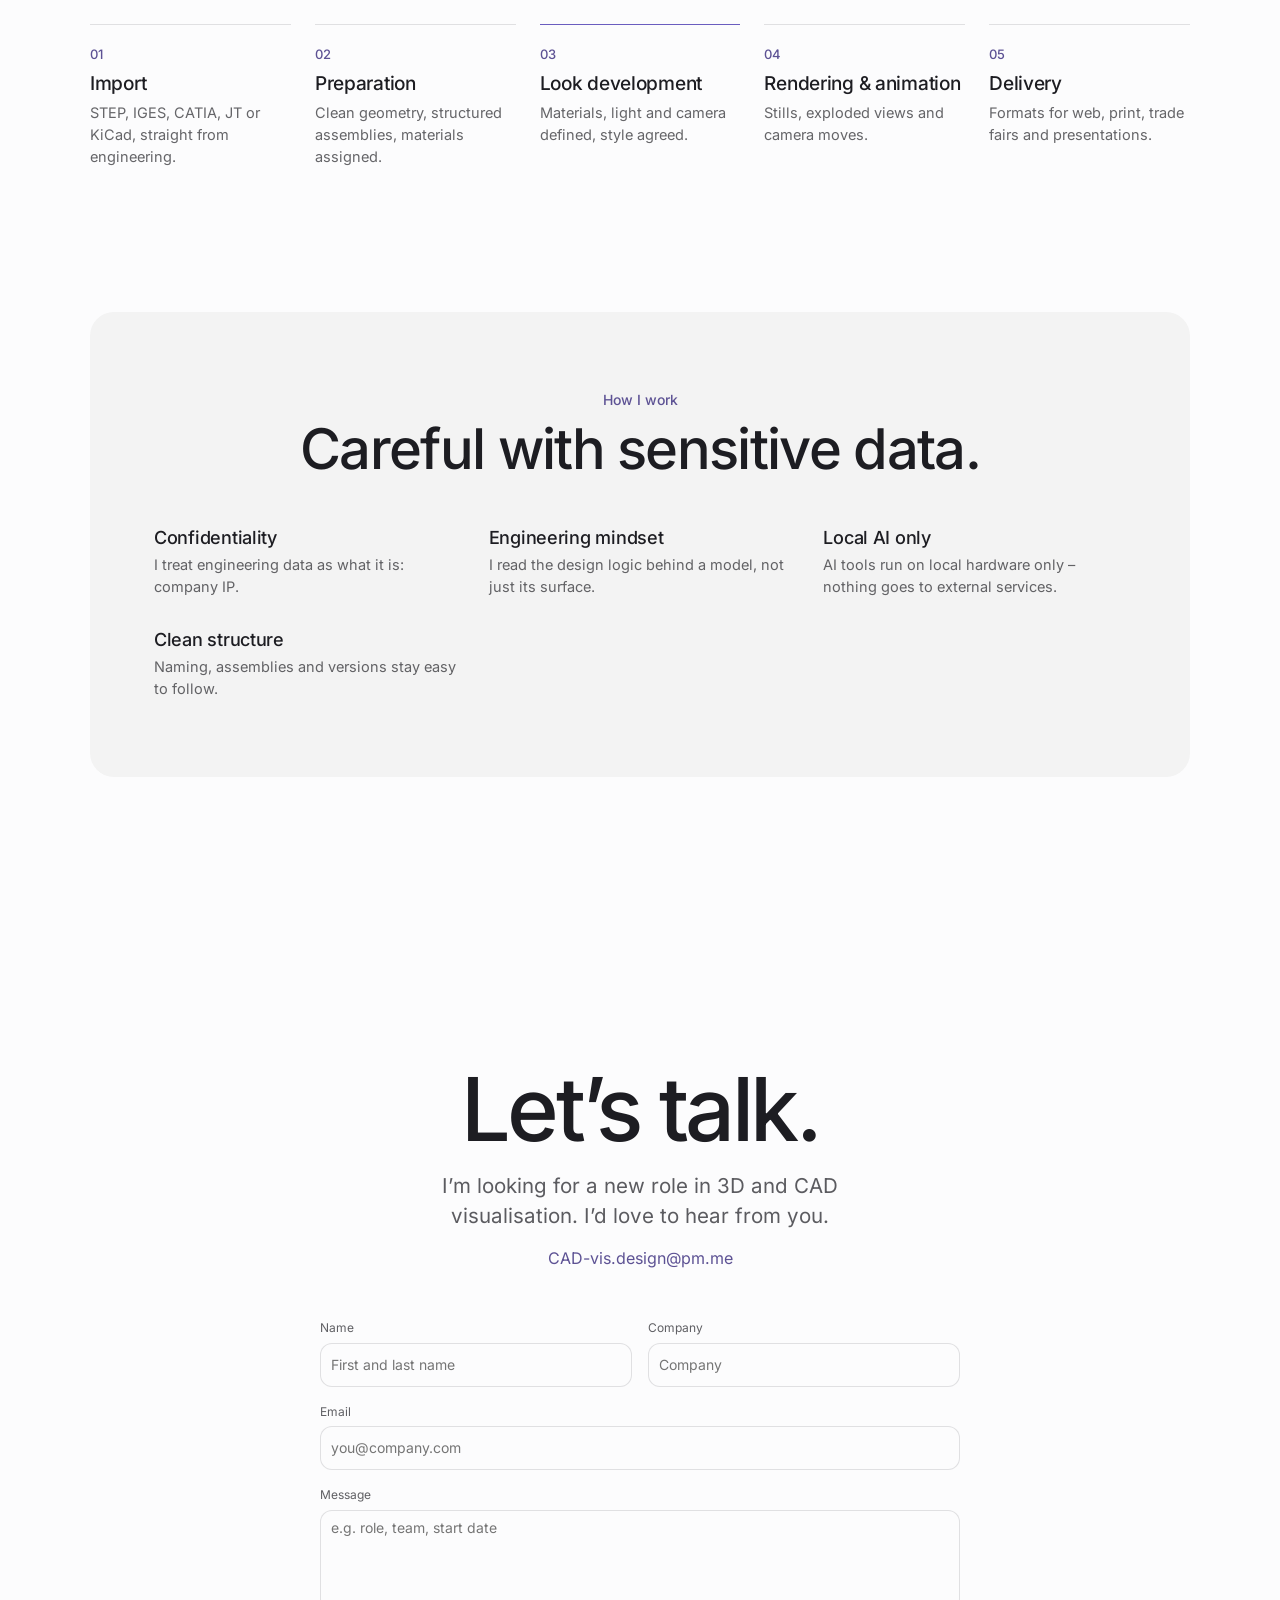
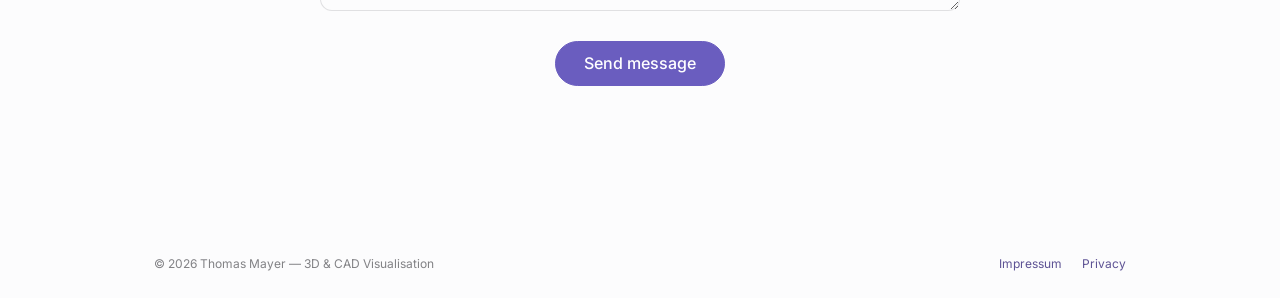
==== commit 6cd558f2: "Restore English portfolio version, stop tracking raw cases folder Co-Authored-By: Claude Opus 5.5 <n" ====
--- a/index.html
+++ b/index.html
@@ -1,10 +1,10 @@
 <!DOCTYPE html>
-<html lang="de">
+<html lang="en">
 <head>
 <meta charset="utf-8">
 <meta name="viewport" content="width=device-width, initial-scale=1">
-<title>CAD-Vis — 3D-Visualisierung für Maschinenbau &amp; Elektronik</title>
-<meta name="description" content="Aus euren STEP- und CAD-Daten entstehen individuell und kosteneffizient Renderings und Erklärvideos für Website, Messe und Vertrieb. Ohne Fotoshooting. Ohne Prototyp.">
+<title>Thomas Mayer — 3D &amp; CAD Visualisation</title>
+<meta name="description" content="Portfolio of Thomas Mayer, 3D artist specialising in CAD visualisation: product renderings, exploded views and animation for mechanical engineering and electronics.">
 <meta name="theme-color" content="#fcfcfd">
 <link rel="stylesheet" href="styles.css">
 <script>if ('IntersectionObserver' in window && matchMedia('(prefers-reduced-motion: no-preference)').matches) document.documentElement.classList.add('motion');</script>
@@ -12,139 +12,133 @@
 </head>
 <body>
 
-<nav class="nav" id="nav" aria-label="Hauptnavigation">
-  <a href="#top" class="nav-brand">CAD-Vis</a>
-  <a href="#cases">Case Studies</a>
-  <a href="#leistungen">Leistungen</a>
-  <a href="#prozess">Prozess</a>
-  <a href="#faq">FAQ</a>
-  <a href="#kontakt" class="btn">Projekt starten</a>
+<nav class="nav" id="nav" aria-label="Main navigation">
+  <a href="#top" class="nav-brand">Thomas Mayer</a>
+  <a href="#work">Work</a>
+  <a href="#skills">Skills</a>
+  <a href="#workflow">Workflow</a>
+  <a href="#contact" class="btn">Get in touch</a>
 </nav>
 
-<a href="#kontakt" class="btn sticky-cta" id="sticky-cta" tabindex="-1" aria-hidden="true">Let’s chat</a>
+<a href="#contact" class="btn sticky-cta" id="sticky-cta" tabindex="-1" aria-hidden="true">Let’s chat</a>
 
 <main id="top">
 
 <section class="hero" data-reveal="children">
-  <p class="hero-kicker">3D-Visualisierung für Maschinenbau &amp; Elektronik</p>
-  <h1>Kunden kaufen, was sie verstehen.</h1>
-  <p class="hero-sub">Aus euren STEP- und CAD-Daten entstehen individuell und kosteneffizient Renderings und Erklärvideos für Website, Messe und Vertrieb. Ohne Fotoshooting. Ohne Prototyp.</p>
+  <p class="hero-kicker">3D Artist · CAD Visualisation</p>
+  <h1>Making engineering visible.</h1>
+  <p class="hero-sub">I’m Thomas Mayer, a 3D artist based in Berlin. I turn STEP and CAD data into product renderings, exploded views and animations for mechanical engineering and electronics.</p>
   <div class="hero-actions">
-    <a href="#kontakt" class="btn">Kostenlose Datenbewertung</a>
-    <a href="#cases">Case Studies ansehen ›</a>
+    <a href="#work" class="btn">View my work</a>
+    <a href="#contact">Get in touch ›</a>
   </div>
 </section>
 
 <figure class="hero-media" data-reveal>
-  <video src="img/hero.mp4" poster="img/hero-poster.jpg" autoplay muted loop playsinline preload="auto" aria-label="Industrielle 3D-Animation und CAD-Visualisierung"></video>
+  <video src="img/hero.mp4" poster="img/hero-poster.jpg" autoplay muted loop playsinline preload="auto" aria-label="Showreel: industrial 3D animation and CAD visualisation"></video>
 </figure>
 
-<section class="facts" aria-label="Eckdaten">
+<section class="facts" aria-label="At a glance">
   <dl data-reveal="children">
-    <div><dt>Dateiformate</dt><dd>STEP · IGES · CATIA · JT · KiCad</dd></div>
-    <div><dt>Leistungsumfang</dt><dd>Stills · Pakete · Animation</dd></div>
-    <div><dt>Erste Bewertung</dt><dd>innerhalb von 3 Tagen</dd></div>
-    <div><dt>Vertraulichkeit</dt><dd>NDA vor dem ersten Gespräch</dd></div>
+    <div><dt>File formats</dt><dd>STEP · IGES · CATIA · JT · KiCad</dd></div>
+    <div><dt>Focus</dt><dd>Stills · Exploded views · Animation</dd></div>
+    <div><dt>Industries</dt><dd>Mechanical engineering · Electronics</dd></div>
+    <div><dt>Based in</dt><dd>Berlin, Germany</dd></div>
   </dl>
 </section>
 
 <section class="problem" data-reveal="children">
-  <h2 class="display-md">Eure Technik ist brillant. Sieht man es ihr auch an?</h2>
-  <p>Klassische Agenturen verstehen eure CAD-Daten nicht – also erklärt ihr eure Maschine in jedem Briefing neu. <strong>Bei uns liest die Pipeline Geometrie, Materialien und Baugruppenstruktur direkt aus euren Daten.</strong> Ein Ansprechpartner, der eure Technik schon versteht.</p>
+  <h2 class="display-md">Between engineering and storytelling.</h2>
+  <p>Good technical visualisation starts in the data. <strong>I work directly with geometry, materials and assembly structure from the CAD model</strong> and shape them into images that make complex products easy to understand – for sales, trade fairs, websites and training.</p>
 </section>
 
-<div id="cases"></div>
+<div id="work"></div>
 
 <section class="case case-motor on-dark" aria-labelledby="case-motor-title">
   <div class="container" data-reveal="children">
     <div class="intro">
       <div>
-        <p class="eyebrow">Case Study 01 · Automotive</p>
+        <p class="eyebrow">Project 01 · Automotive</p>
         <h2 class="display" id="case-motor-title">BrumBrum.</h2>
-        <p class="lead">Komplette Antriebseinheit aus den Konstruktionsdaten – mit Explosionsansicht und Detailaufnahmen von Gehäuse, Halterungen und Anschlüssen für Vertrieb und Schulung.</p>
-        <div class="tags"><span class="tag">Explosionsansicht</span><span class="tag">Detailrenderings</span><span class="tag">Vertrieb</span></div>
+        <p class="lead">An electric drive unit built from engineering data – an exploded view plus close-ups of the housing, brackets and connectors.</p>
+        <div class="tags"><span class="tag">Exploded view</span><span class="tag">Detail renders</span><span class="tag">Lighting</span></div>
       </div>
-      <img class="rounded" src="img/engine2.jpg" alt="Antriebseinheit Gesamtansicht" loading="lazy">
+      <img class="rounded" src="img/engine2.jpg" alt="Drive unit, full view" loading="lazy">
     </div>
     <div class="grid grid-260">
-      <img class="cover rounded" src="img/engine3.jpg" alt="Halterung am Getriebegehäuse, Detail" loading="lazy">
-      <img class="cover rounded" src="img/engine4.jpg" alt="Abdeckung mit Carbonstruktur, Detail" loading="lazy">
-      <img class="cover rounded" src="img/engine5.jpg" alt="Anschlüsse am Gehäuse, Detail" loading="lazy">
+      <img class="cover rounded" src="img/engine3.jpg" alt="Bracket on the gearbox housing, close-up" loading="lazy">
+      <img class="cover rounded" src="img/engine4.jpg" alt="Cover with carbon structure, close-up" loading="lazy">
+      <img class="cover rounded" src="img/engine5.jpg" alt="Connectors on the housing, close-up" loading="lazy">
     </div>
-    <img class="exploded rounded" src="img/engine1.jpg" alt="Explosionsansicht der Antriebseinheit" loading="lazy">
+    <img class="exploded rounded" src="img/engine1.jpg" alt="Exploded view of the drive unit" loading="lazy">
   </div>
 </section>
 
 <section class="case-pcb on-dark on-pcb" aria-labelledby="case-pcb-title">
   <div class="banner" data-reveal>
-    <img src="img/casestudy_pcb-02.jpg" alt="Prozessor auf Leiterplatte, leuchtende Kontakte" loading="lazy">
+    <img src="img/casestudy_pcb-02.jpg" alt="Processor on a circuit board with glowing contacts" loading="lazy">
     <div class="banner-text">
       <div class="container">
-        <p class="eyebrow">Case Study 02 · Elektronik</p>
-        <h2 class="display" id="case-pcb-title">Controller-Board.</h2>
+        <p class="eyebrow">Project 02 · Electronics</p>
+        <h2 class="display" id="case-pcb-title">Controller board.</h2>
       </div>
     </div>
   </div>
   <div class="body" data-reveal="children">
     <div class="intro">
-      <p class="lead">KiCad-Layout direkt übernommen, jede Komponente an ihrer Stelle – inszeniert für Produktlaunch und Messewand.</p>
-      <div class="tags"><span class="tag">Key Visual</span><span class="tag">Launch</span><span class="tag">Messe</span></div>
+      <p class="lead">A KiCad layout imported as-is, every component in its exact place – staged as a key visual with a focus on material and light.</p>
+      <div class="tags"><span class="tag">Key visual</span><span class="tag">Macro</span><span class="tag">Lighting</span></div>
     </div>
     <div class="grid grid-420">
-      <img class="cover rounded" src="img/casestudy_pcb-01.jpg" alt="Board Gesamtansicht" loading="lazy">
-      <img class="cover rounded" src="img/casestudy_pcb-04.jpg" alt="Chip Nahaufnahme" loading="lazy">
+      <img class="cover rounded" src="img/casestudy_pcb-01.jpg" alt="Board, full view" loading="lazy">
+      <img class="cover rounded" src="img/casestudy_pcb-04.jpg" alt="Chip close-up" loading="lazy">
     </div>
   </div>
 </section>
 
-<section class="section bg-surface" id="leistungen">
+<section class="section bg-surface" id="skills">
   <div class="container">
     <div class="section-head" data-reveal>
-      <h2 class="display">Klarer Prozessablauf.</h2>
-      <p class="lead">Jeder Schritt baut auf denselben aufbereiteten Daten auf – nichts wird doppelt bezahlt.</p>
+      <h2 class="display">What I do.</h2>
+      <p class="lead">The whole pipeline, from the CAD export to the final image or film.</p>
     </div>
-    <!-- Prices are hidden for now; remove the `hidden` attribute on .tier-price to show them. -->
     <div class="tiers" data-reveal="children">
       <article class="tier">
-        <p class="tier-step">Schritt 1</p>
-        <h3>Datenoptimierung &amp; Stills</h3>
-        <p class="tier-desc">CAD-Aufbereitung plus Rendering im gewünschten Stil – Studiolook, dramatisches Licht oder Blueprint. Inkl. Drei-Tage-Datenbewertung.</p>
-        <p class="tier-price" hidden>ab 600 € pro Bild</p>
+        <p class="tier-step">Data</p>
+        <h3>CAD preparation</h3>
+        <p class="tier-desc">Importing and cleaning up STEP, IGES, CATIA, JT and KiCad data: tessellation, assembly structure and material assignment.</p>
       </article>
       <article class="tier">
-        <p class="tier-step">Schritt 2</p>
-        <h3>Rendering</h3>
-        <p class="tier-desc">Schlanker und optimierter Prozess bei der Materialisierung der Daten. Lichtstimmung für jeden Anlass: Messe, Website, Kampagne.</p>
-        <p class="tier-price" hidden>ab 2.500 € pro Paket</p>
+        <p class="tier-step">Look</p>
+        <h3>Rendering &amp; look development</h3>
+        <p class="tier-desc">Materials, lighting and camera – a lean, optimised process from data to finished look, with the right mood for every use: trade fair, website, campaign.</p>
       </article>
       <article class="tier">
-        <p class="tier-step">Schritt 3</p>
-        <h3>Erkläranimation</h3>
-        <p class="tier-desc">Animierter Content, der Produkt, Bauteil oder Ablauf verständlich macht – für Technik- und Laienpublikum.</p>
-        <p class="tier-price" hidden>ab 4.500 € pro Film</p>
+        <p class="tier-step">Motion</p>
+        <h3>Animation</h3>
+        <p class="tier-desc">Explainer and product animations, exploded views and camera moves that show how a product is built and how it works.</p>
       </article>
       <article class="tier">
-        <p class="tier-step">Schritt 4</p>
-        <h3>Produktdesign &amp; Visualisierung</h3>
-        <p class="tier-desc">Gestalterische Mitwirkung an Produktdesign und -visualisierung – über die reine Datenaufbereitung hinaus.</p>
-        <p class="tier-price" hidden>auf Anfrage</p>
+        <p class="tier-step">Design</p>
+        <h3>Product design</h3>
+        <p class="tier-desc">Contributing to product design and visualisation, beyond pure data preparation.</p>
       </article>
     </div>
   </div>
 </section>
 
-<section class="section" id="prozess">
+<section class="section" id="workflow">
   <div class="container">
     <div class="section-head" data-reveal>
-      <h2 class="display">Keine Überraschungen.</h2>
-      <p class="lead">Nach drei Tagen wisst ihr, wie euer Projekt läuft. Danach seht ihr jeden Zwischenstand vor der finalen Lieferung.</p>
+      <h2 class="display">My workflow.</h2>
+      <p class="lead">One continuous path from engineering data to the finished image – traceable and repeatable.</p>
     </div>
     <ol class="steps" data-reveal="children">
-      <li><span class="step-num">01</span><h3>NDA zuerst</h3><p class="small-text">Vorunterzeichnet, ohne Vertragsverhandlung – vor jedem inhaltlichen Austausch.</p></li>
-      <li><span class="step-num">02</span><h3>Datenübergabe</h3><p class="small-text">CAD- oder STEP-Dateien über einen geschützten Kanal.</p></li>
-      <li class="is-key"><span class="step-num">03</span><h3>3-Tage-Bewertung</h3><p class="small-text">Geometrie, Materialien, Struktur geprüft – mit Einschätzung zu Aufwand und Schritt.</p></li>
-      <li><span class="step-num">04</span><h3>Umsetzung</h3><p class="small-text">Stills, Pakete, Erklärvideos oder Produktvisualisierung – je nach Schritt.</p></li>
-      <li><span class="step-num">05</span><h3>Freigabe</h3><p class="small-text">Zwischenstände zur Abstimmung, dann alle Formate für Web, Messe und Vertrieb.</p></li>
+      <li><span class="step-num">01</span><h3>Import</h3><p class="small-text">STEP, IGES, CATIA, JT or KiCad, straight from engineering.</p></li>
+      <li><span class="step-num">02</span><h3>Preparation</h3><p class="small-text">Clean geometry, structured assemblies, materials assigned.</p></li>
+      <li class="is-key"><span class="step-num">03</span><h3>Look development</h3><p class="small-text">Materials, light and camera defined, style agreed.</p></li>
+      <li><span class="step-num">04</span><h3>Rendering &amp; animation</h3><p class="small-text">Stills, exploded views and camera moves.</p></li>
+      <li><span class="step-num">05</span><h3>Delivery</h3><p class="small-text">Formats for web, print, trade fairs and presentations.</p></li>
     </ol>
   </div>
 </section>
@@ -152,81 +146,42 @@
 <section class="security" aria-labelledby="security-title">
   <div class="panel" data-reveal>
     <div class="section-head">
-      <p class="eyebrow">KI &amp; Datensicherheit</p>
-      <h2 class="display-sm" id="security-title">Eure IP bleibt bei euch.</h2>
+      <p class="eyebrow">How I work</p>
+      <h2 class="display-sm" id="security-title">Careful with sensitive data.</h2>
     </div>
     <div class="security-grid">
-      <div><h3>NDA vor Tag 1</h3><p class="small-text">Vorunterzeichnet und sofort gültig.</p></div>
-      <div><h3>Geschützte Übergabe</h3><p class="small-text">Gesicherter Kanal statt offener Download-Links.</p></div>
-      <div><h3>Lokale KI-Modelle</h3><p class="small-text">KI nur auf Wunsch, auf eigener Hardware – nichts geht an externe Dienste.</p></div>
-      <div><h3>Private Server</h3><p class="small-text">Projektdaten liegen nur auf lokal betriebenen Servern.</p></div>
+      <div><h3>Confidentiality</h3><p class="small-text">I treat engineering data as what it is: company IP.</p></div>
+      <div><h3>Engineering mindset</h3><p class="small-text">I read the design logic behind a model, not just its surface.</p></div>
+      <div><h3>Local AI only</h3><p class="small-text">AI tools run on local hardware only – nothing goes to external services.</p></div>
+      <div><h3>Clean structure</h3><p class="small-text">Naming, assemblies and versions stay easy to follow.</p></div>
     </div>
   </div>
 </section>
 
-<section class="section contact" id="kontakt">
+<section class="section contact" id="contact">
   <div class="container">
     <div class="center" data-reveal>
-      <h2>Lass es angehen.</h2>
-      <p class="lead">Datenlage, Deadline, Ziel – wir antworten mit der vorunterzeichneten NDA und den nächsten Schritten.</p>
+      <h2>Let’s talk.</h2>
+      <p class="lead">I’m looking for a new role in 3D and CAD visualisation. I’d love to hear from you.</p>
       <p class="contact-mail"><a href="mailto:CAD-vis.design@pm.me">CAD-vis.design@pm.me</a></p>
     </div>
     <form class="form" data-reveal id="contact-form" data-to="CAD-vis.design@pm.me">
       <div class="form-row">
-        <div class="field"><label for="f-name">Name</label><input class="input" id="f-name" name="name" type="text" placeholder="Vor- und Nachname" autocomplete="name" required></div>
-        <div class="field"><label for="f-firma">Unternehmen</label><input class="input" id="f-firma" name="firma" type="text" placeholder="Firma GmbH" autocomplete="organization"></div>
+        <div class="field"><label for="f-name">Name</label><input class="input" id="f-name" name="name" type="text" placeholder="First and last name" autocomplete="name" required></div>
+        <div class="field"><label for="f-firma">Company</label><input class="input" id="f-firma" name="firma" type="text" placeholder="Company" autocomplete="organization"></div>
       </div>
-      <div class="field"><label for="f-email">E-Mail</label><input class="input" id="f-email" name="email" type="email" placeholder="you@firma.de" autocomplete="email" required></div>
-      <div class="field">
-        <label for="f-stufe">Leistung</label>
-        <select class="input" id="f-stufe" name="leistung">
-          <option>Noch unsicher – Beratung gewünscht</option>
-          <option>Schritt 1 · Datenoptimierung &amp; Stills</option>
-          <option>Schritt 2 · Rendering</option>
-          <option>Schritt 3 · Erkläranimation</option>
-          <option>Schritt 4 · Produktdesign &amp; Visualisierung</option>
-        </select>
-      </div>
-      <div class="field"><label for="f-msg">CAD-Format &amp; Projekt</label><textarea class="input" id="f-msg" name="nachricht" rows="4" placeholder="z. B. STEP-Baugruppe, Messe im März, 6 Stills + kurzer Film"></textarea></div>
-      <button type="submit" class="btn">Anfrage senden</button>
+      <div class="field"><label for="f-email">Email</label><input class="input" id="f-email" name="email" type="email" placeholder="you@company.com" autocomplete="email" required></div>
+      <div class="field"><label for="f-msg">Message</label><textarea class="input" id="f-msg" name="nachricht" rows="4" placeholder="e.g. role, team, start date"></textarea></div>
+      <button type="submit" class="btn">Send message</button>
     </form>
-  </div>
-</section>
-
-<section class="section bg-surface brand" aria-labelledby="brand-title" data-reveal="children">
-  <p class="eyebrow">Über die Visualisierung hinaus</p>
-  <h2 class="display-md" id="brand-title">Ihr wollt eure Marke ganzheitlich neu definieren?</h2>
-  <p class="lead">Wir arbeiten mit eingespielten Partner-Teams zusammen und gestalten euren gesamten Auftritt neu – von der Markenstrategie über Website und Messestand bis zum Produktvisual.</p>
-  <a href="#kontakt" class="brand-link">Über euer Markenprojekt sprechen ›</a>
-</section>
-
-<section class="faq" id="faq">
-  <div class="container" data-reveal="children">
-    <h2 class="display-sm">Häufige Fragen.</h2>
-    <details>
-      <summary>Was braucht ihr zum Start?<span aria-hidden="true">+</span></summary>
-      <p>Eure CAD- oder STEP-Dateien, vorhandene technische Unterlagen und einen Satz dazu, wofür die Bilder gebraucht werden. Auch unvollständige Daten prüfen wir in der Bewertung.</p>
-    </details>
-    <details>
-      <summary>Wie schnell wissen wir, woran wir sind?<span aria-hidden="true">+</span></summary>
-      <p>Innerhalb von drei Tagen nach Datenübergabe – mit Einschätzung zu Machbarkeit, Aufwand und passendem Schritt.</p>
-    </details>
-    <details>
-      <summary>Nutzt ihr KI – und wo landen unsere Daten?<span aria-hidden="true">+</span></summary>
-      <p>Kernarbeit sind klassische 3D-Rendering-Pipelines. KI nur auf Wunsch und lokal betrieben – eure Daten verlassen unsere privaten Server nicht.</p>
-    </details>
-    <details>
-      <summary>Was unterscheidet euch von einer Kreativagentur?<span aria-hidden="true">+</span></summary>
-      <p>Spezialisierung auf Maschinenbau und Elektronik. Wir lesen eure Daten direkt, kennen die Konstruktionslogik – und ihr sprecht mit der Person, die die Arbeit macht.</p>
-    </details>
   </div>
 </section>
 
 </main>
 
 <footer class="footer">
-  <span>© 2026 CAD-Vis — 3D-Visualisierung für Maschinenbau &amp; Elektronik</span>
-  <nav aria-label="Rechtliches"><a href="impressum.html">Impressum</a><a href="datenschutz.html">Datenschutz</a></nav>
+  <span>© 2026 Thomas Mayer — 3D &amp; CAD Visualisation</span>
+  <nav aria-label="Legal"><a href="impressum.html">Impressum</a><a href="datenschutz.html">Privacy</a></nav>
 </footer>
 
 </body>
--- a/styles.css
+++ b/styles.css
@@ -247,7 +247,6 @@
 .tier-step { font-size: 13px; font-weight: 500; color: var(--color-accent-700); }
 .tier h3 { font-size: 22px; line-height: 1.2; letter-spacing: -0.015em; }
 .tier-desc { font-size: 15px; line-height: 24px; flex: 1; color: var(--text-muted); }
-.tier-price { font-size: 15px; font-weight: 500; margin-top: 8px; }
 
 /* Process */
 .steps {
@@ -272,20 +271,6 @@
 .security .section-head { margin-bottom: 48px; }
 .security-grid { display: grid; grid-template-columns: repeat(auto-fit, minmax(min(100%, 220px), 1fr)); gap: 32px; }
 .security-grid h3 { font-size: 18px; margin: 0 0 6px; }
-
-/* FAQ */
-.faq { padding: clamp(96px, 12vw, 144px) var(--gutter); }
-.faq .container { max-width: 760px; }
-.faq h2 { margin: 0 0 40px; text-align: center; }
-.faq details { padding: 22px 0; box-shadow: inset 0 1px 0 var(--color-divider); }
-.faq details:last-child { box-shadow: inset 0 1px 0 var(--color-divider), inset 0 -1px 0 var(--color-divider); }
-.faq summary {
-  list-style: none; cursor: pointer; display: flex; justify-content: space-between;
-  gap: 16px; font-size: 18px; font-weight: 500;
-}
-.faq summary::-webkit-details-marker { display: none; }
-.faq summary span { color: var(--color-accent-700); }
-.faq details p { font-size: 16px; line-height: 26px; margin: 12px 0 0; color: var(--text-muted); }
 
 /* Contact */
 .contact .container { max-width: 640px; }
@@ -305,12 +290,6 @@
 textarea.input { min-height: 90px; resize: vertical; }
 .form .btn { align-self: center; padding: 12px 28px; font-size: 16px; margin-top: 8px; }
 
-/* Brand */
-.brand { text-align: center; }
-.brand h2 { margin: 0 auto; max-width: 20ch; }
-.brand .lead { margin-top: 24px; }
-.brand-link { display: inline-block; margin-top: 28px; font-size: 17px; }
-
 /* Footer */
 .footer {
   max-width: var(--content); margin: 0 auto; padding: 24px var(--gutter);
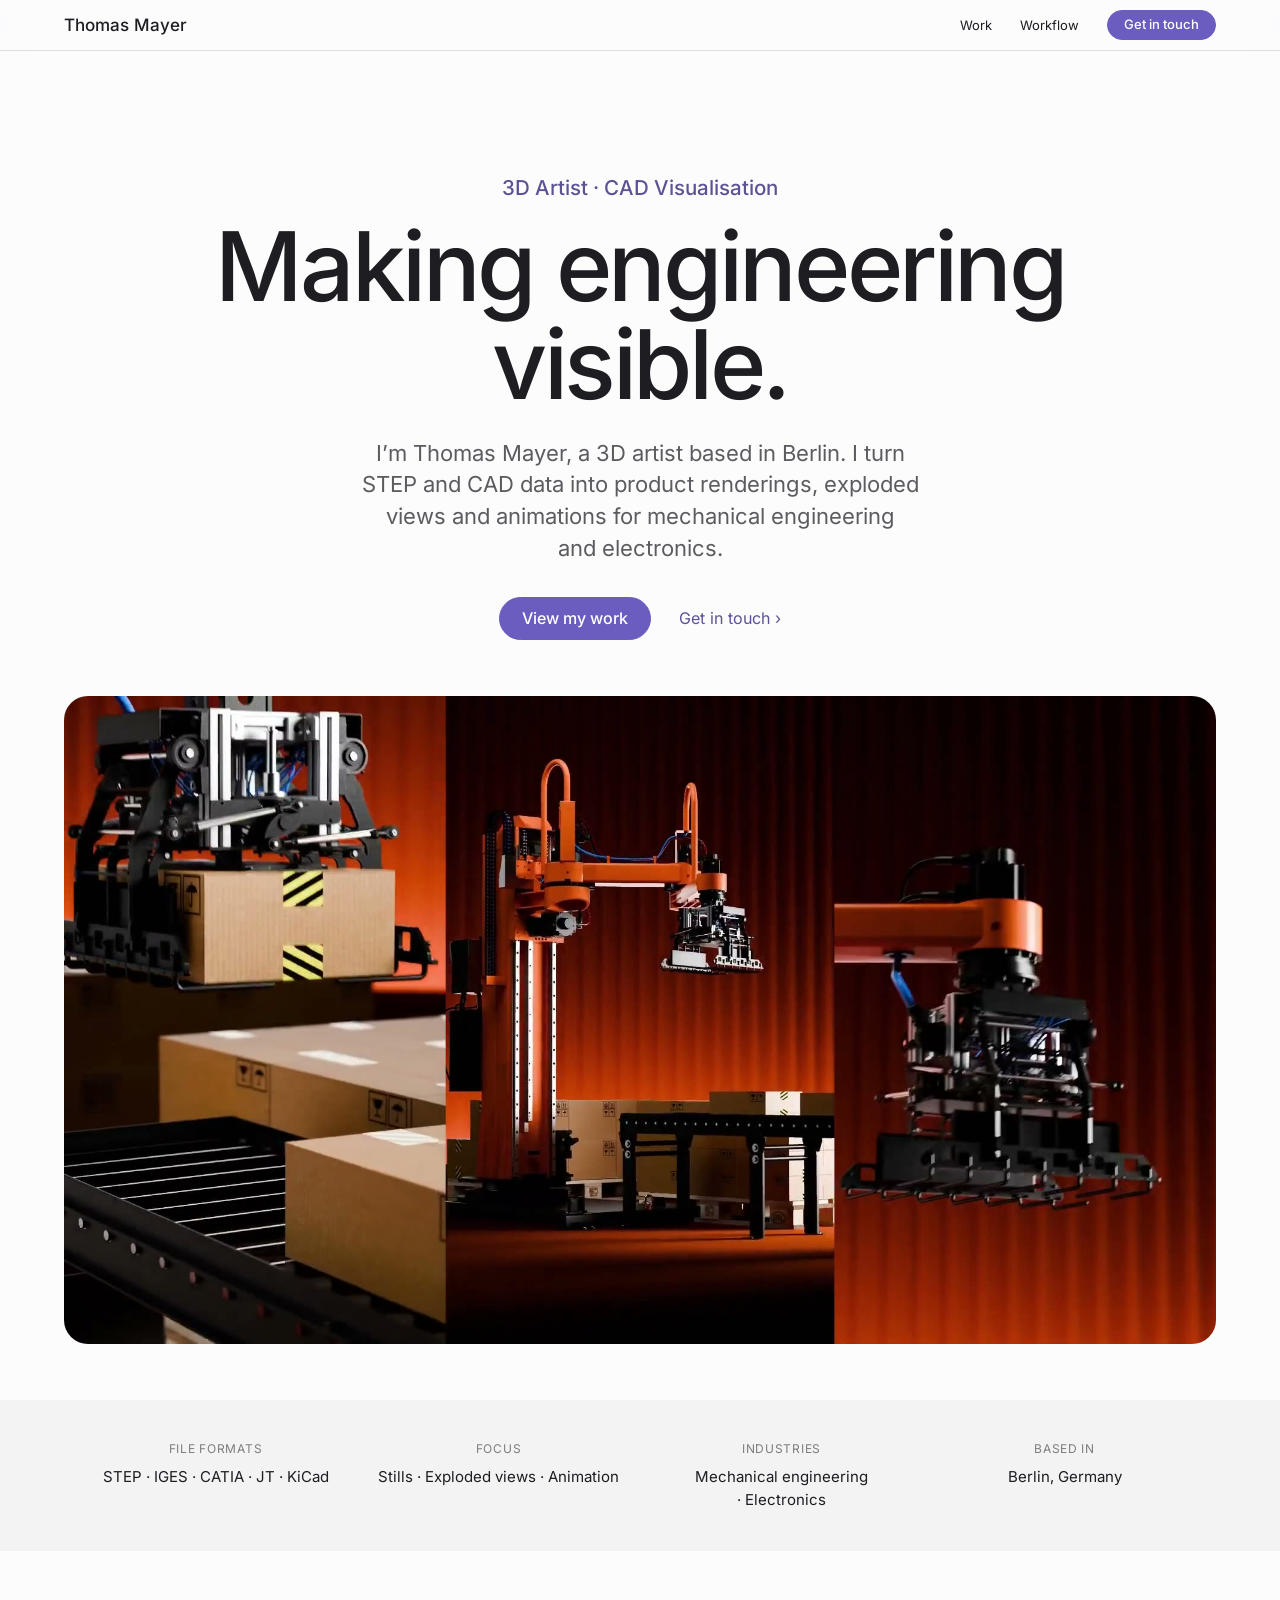
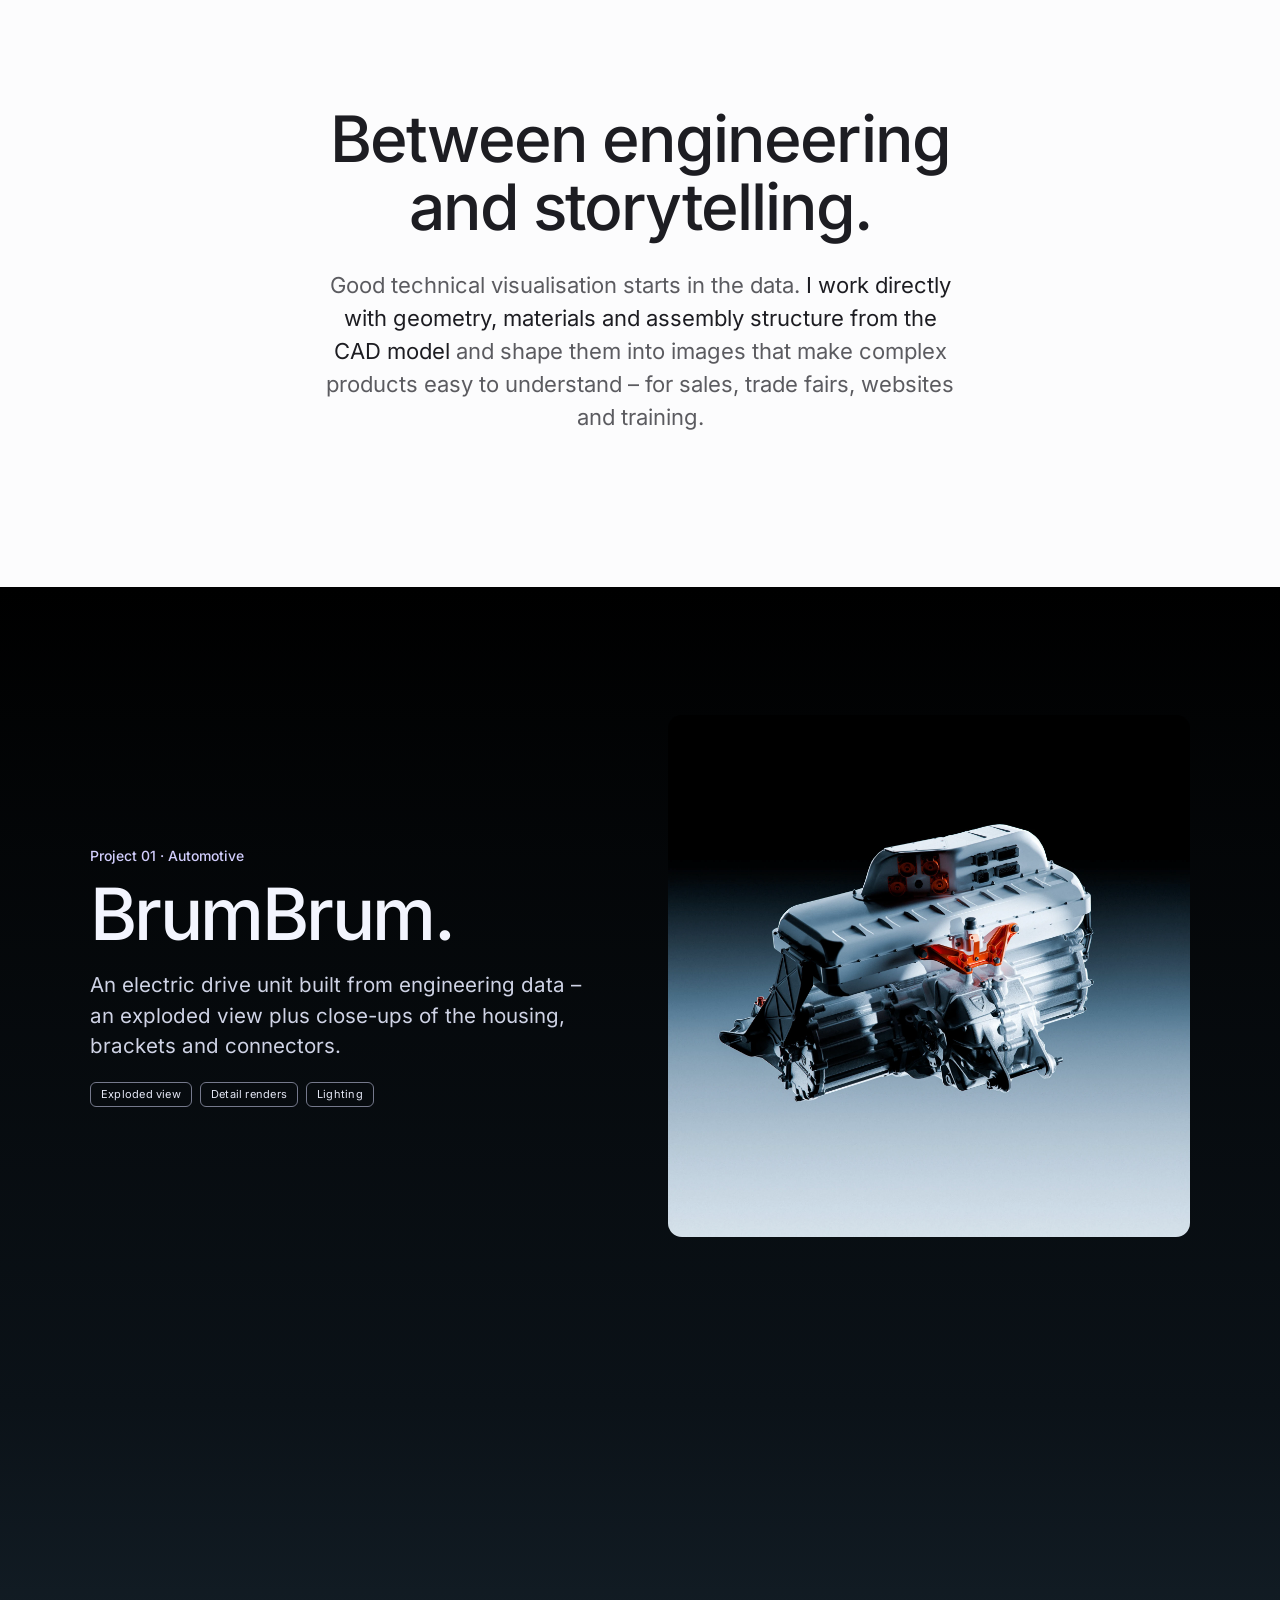
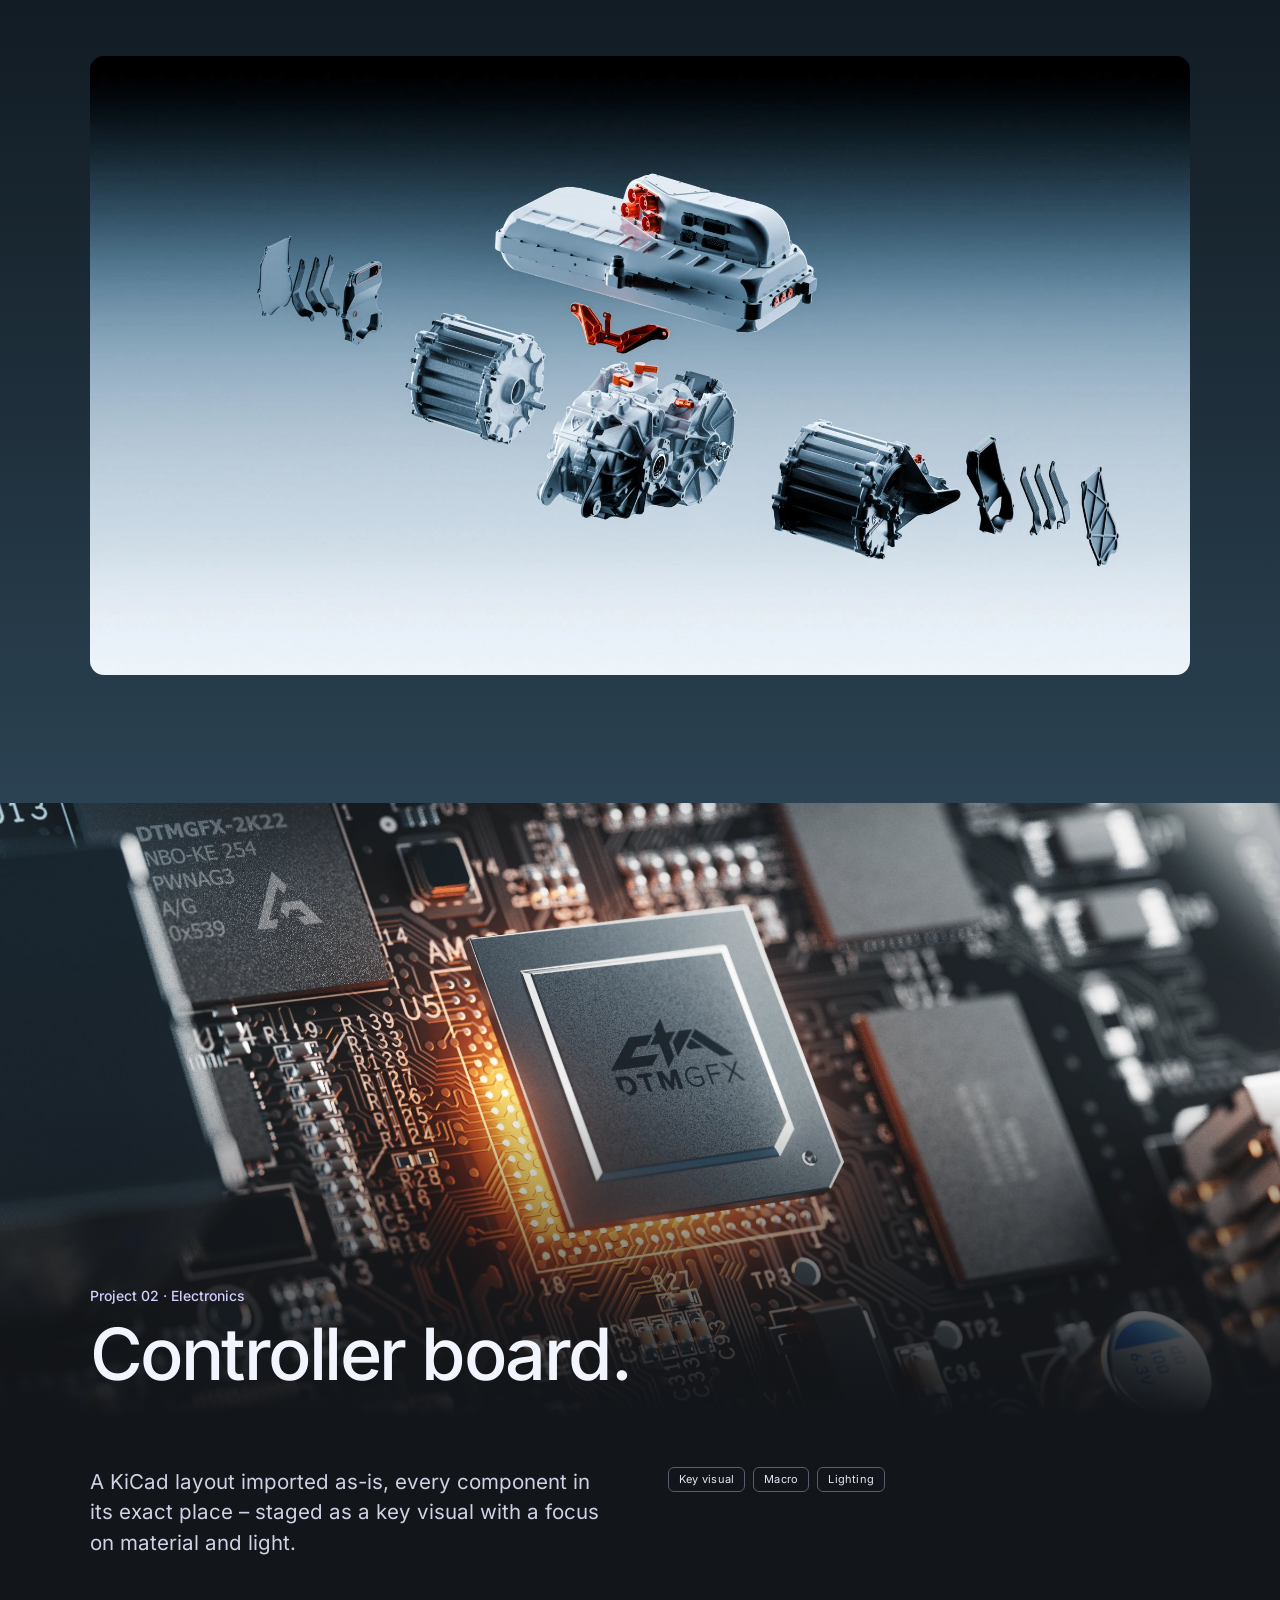
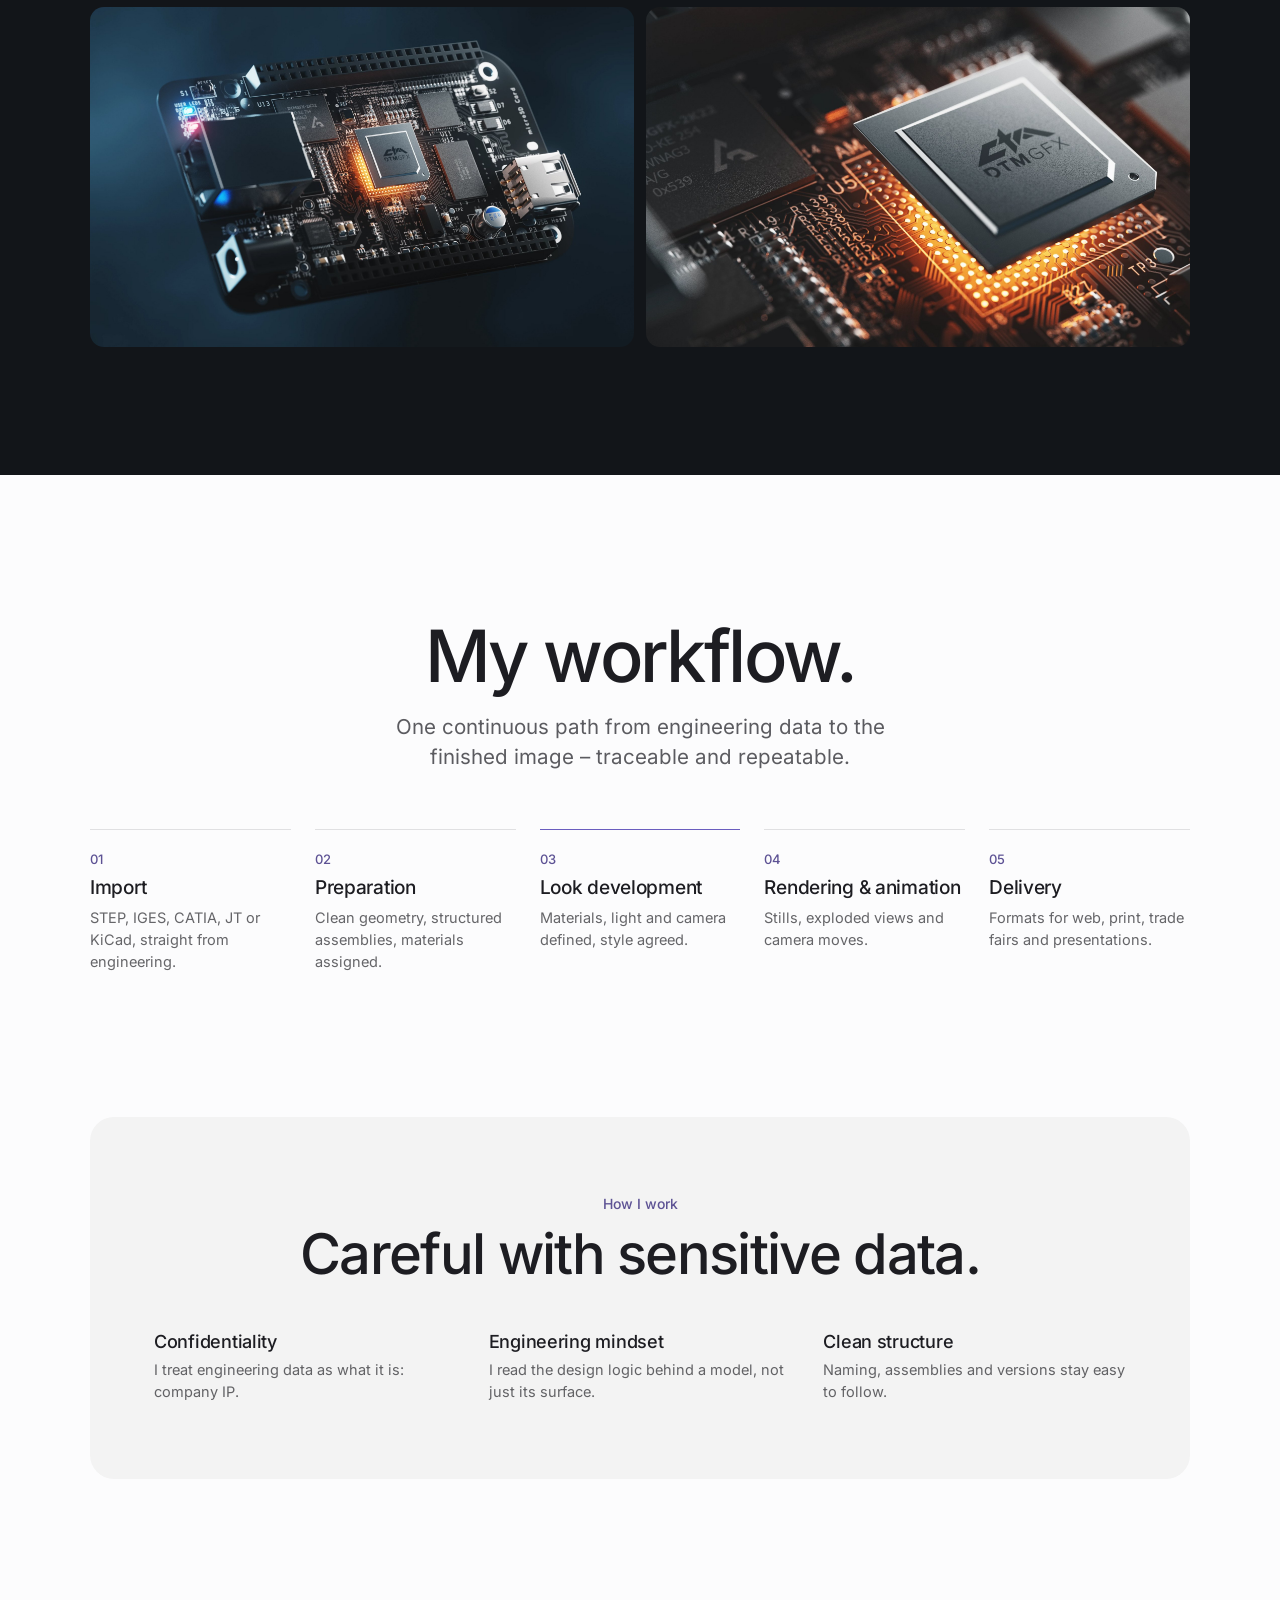
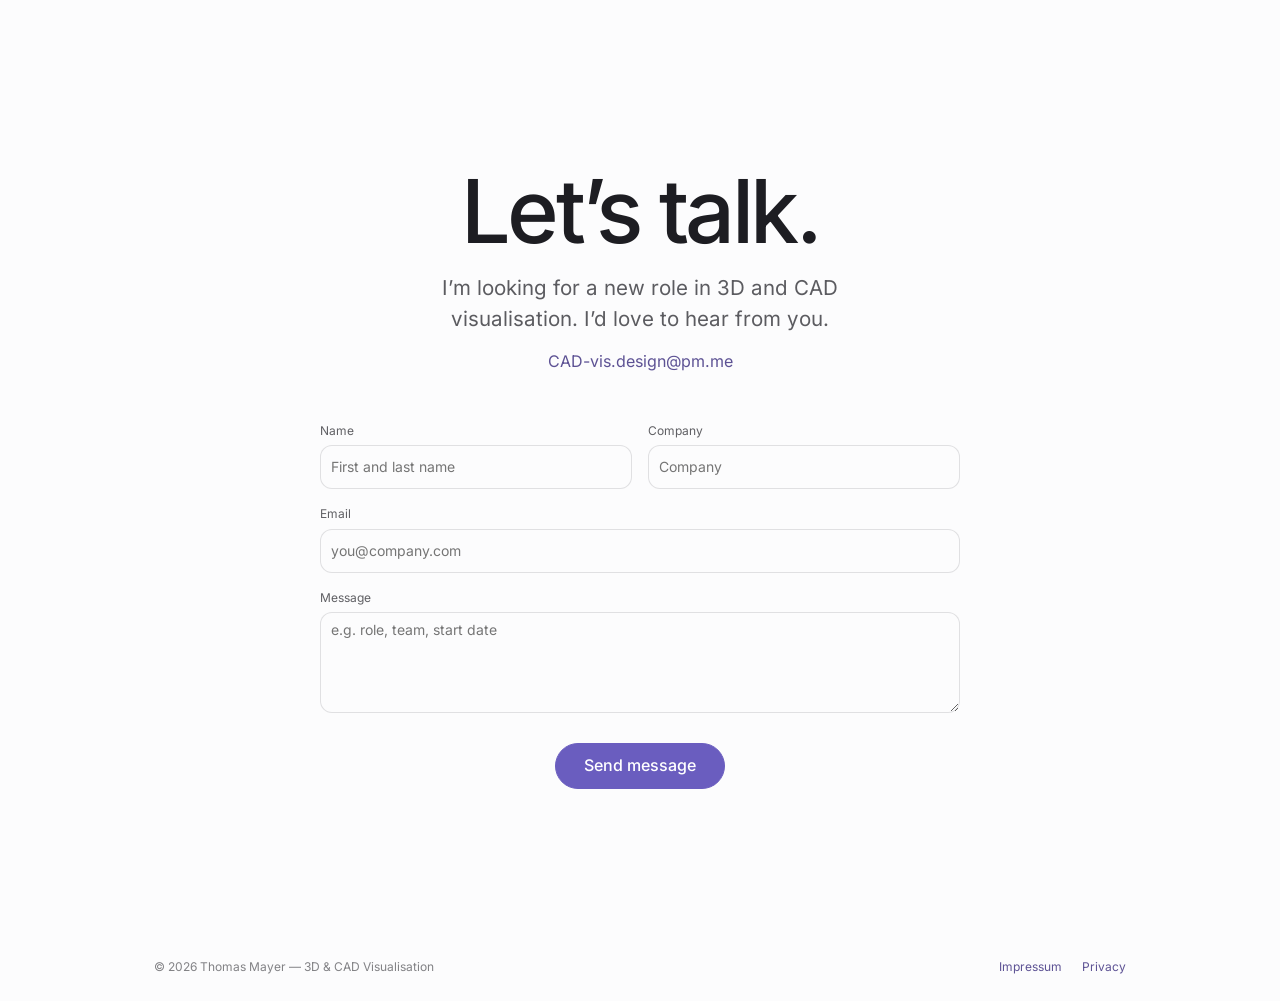
==== commit 3f98a347: "Remove 'What I do' section and local AI block Co-Authored-By: Claude Opus 5.5 <noreply@anthropic.com" ====
--- a/index.html
+++ b/index.html
@@ -15,7 +15,6 @@
 <nav class="nav" id="nav" aria-label="Main navigation">
   <a href="#top" class="nav-brand">Thomas Mayer</a>
   <a href="#work">Work</a>
-  <a href="#skills">Skills</a>
   <a href="#workflow">Workflow</a>
   <a href="#contact" class="btn">Get in touch</a>
 </nav>
@@ -96,37 +95,6 @@
   </div>
 </section>
 
-<section class="section bg-surface" id="skills">
-  <div class="container">
-    <div class="section-head" data-reveal>
-      <h2 class="display">What I do.</h2>
-      <p class="lead">The whole pipeline, from the CAD export to the final image or film.</p>
-    </div>
-    <div class="tiers" data-reveal="children">
-      <article class="tier">
-        <p class="tier-step">Data</p>
-        <h3>CAD preparation</h3>
-        <p class="tier-desc">Importing and cleaning up STEP, IGES, CATIA, JT and KiCad data: tessellation, assembly structure and material assignment.</p>
-      </article>
-      <article class="tier">
-        <p class="tier-step">Look</p>
-        <h3>Rendering &amp; look development</h3>
-        <p class="tier-desc">Materials, lighting and camera – a lean, optimised process from data to finished look, with the right mood for every use: trade fair, website, campaign.</p>
-      </article>
-      <article class="tier">
-        <p class="tier-step">Motion</p>
-        <h3>Animation</h3>
-        <p class="tier-desc">Explainer and product animations, exploded views and camera moves that show how a product is built and how it works.</p>
-      </article>
-      <article class="tier">
-        <p class="tier-step">Design</p>
-        <h3>Product design</h3>
-        <p class="tier-desc">Contributing to product design and visualisation, beyond pure data preparation.</p>
-      </article>
-    </div>
-  </div>
-</section>
-
 <section class="section" id="workflow">
   <div class="container">
     <div class="section-head" data-reveal>
@@ -152,7 +120,6 @@
     <div class="security-grid">
       <div><h3>Confidentiality</h3><p class="small-text">I treat engineering data as what it is: company IP.</p></div>
       <div><h3>Engineering mindset</h3><p class="small-text">I read the design logic behind a model, not just its surface.</p></div>
-      <div><h3>Local AI only</h3><p class="small-text">AI tools run on local hardware only – nothing goes to external services.</p></div>
       <div><h3>Clean structure</h3><p class="small-text">Naming, assemblies and versions stay easy to follow.</p></div>
     </div>
   </div>
--- a/styles.css
+++ b/styles.css
@@ -237,16 +237,6 @@
 
 /* Section heads */
 .section-head { text-align: center; margin-bottom: 56px; }
-
-/* Services */
-.tiers { display: grid; grid-template-columns: repeat(auto-fit, minmax(min(100%, 240px), 1fr)); gap: 16px; }
-.tier {
-  background: var(--color-bg); border-radius: var(--radius-lg); padding: 28px;
-  display: flex; flex-direction: column; gap: 12px;
-}
-.tier-step { font-size: 13px; font-weight: 500; color: var(--color-accent-700); }
-.tier h3 { font-size: 22px; line-height: 1.2; letter-spacing: -0.015em; }
-.tier-desc { font-size: 15px; line-height: 24px; flex: 1; color: var(--text-muted); }
 
 /* Process */
 .steps {
